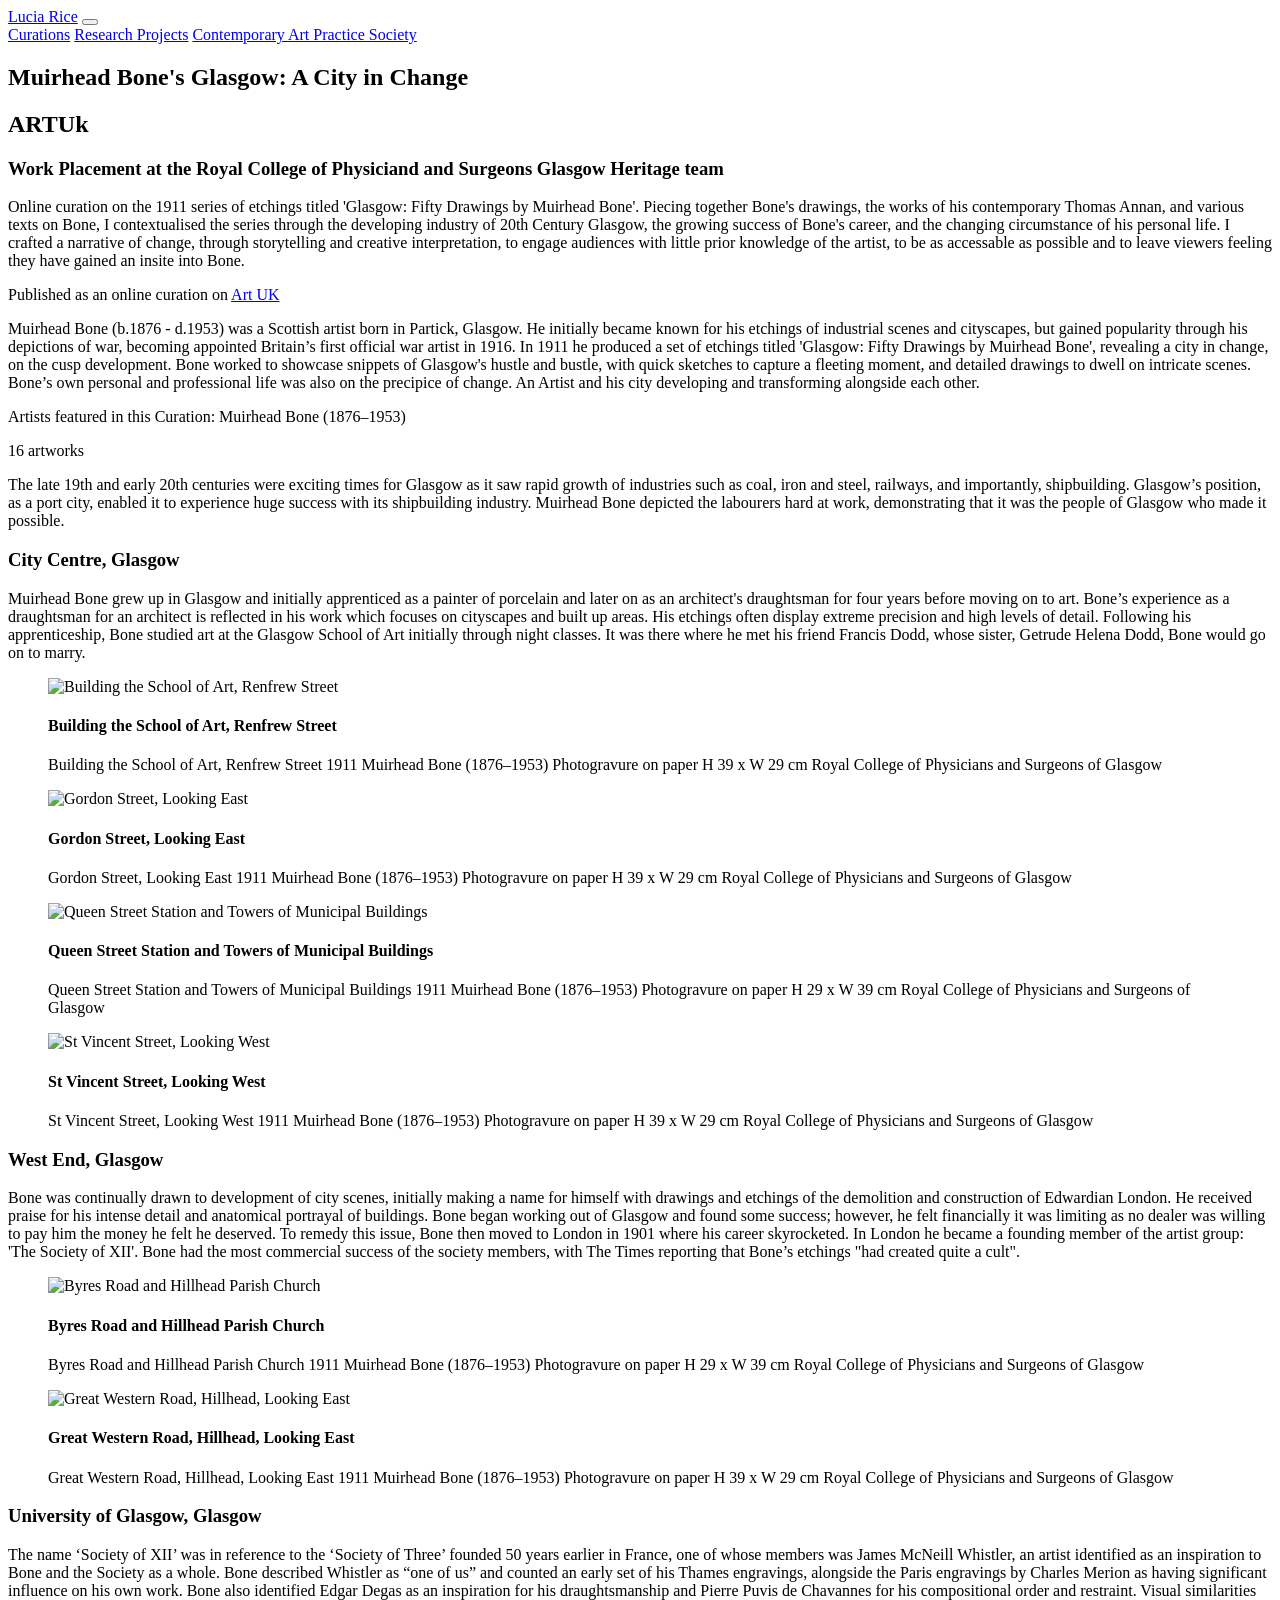
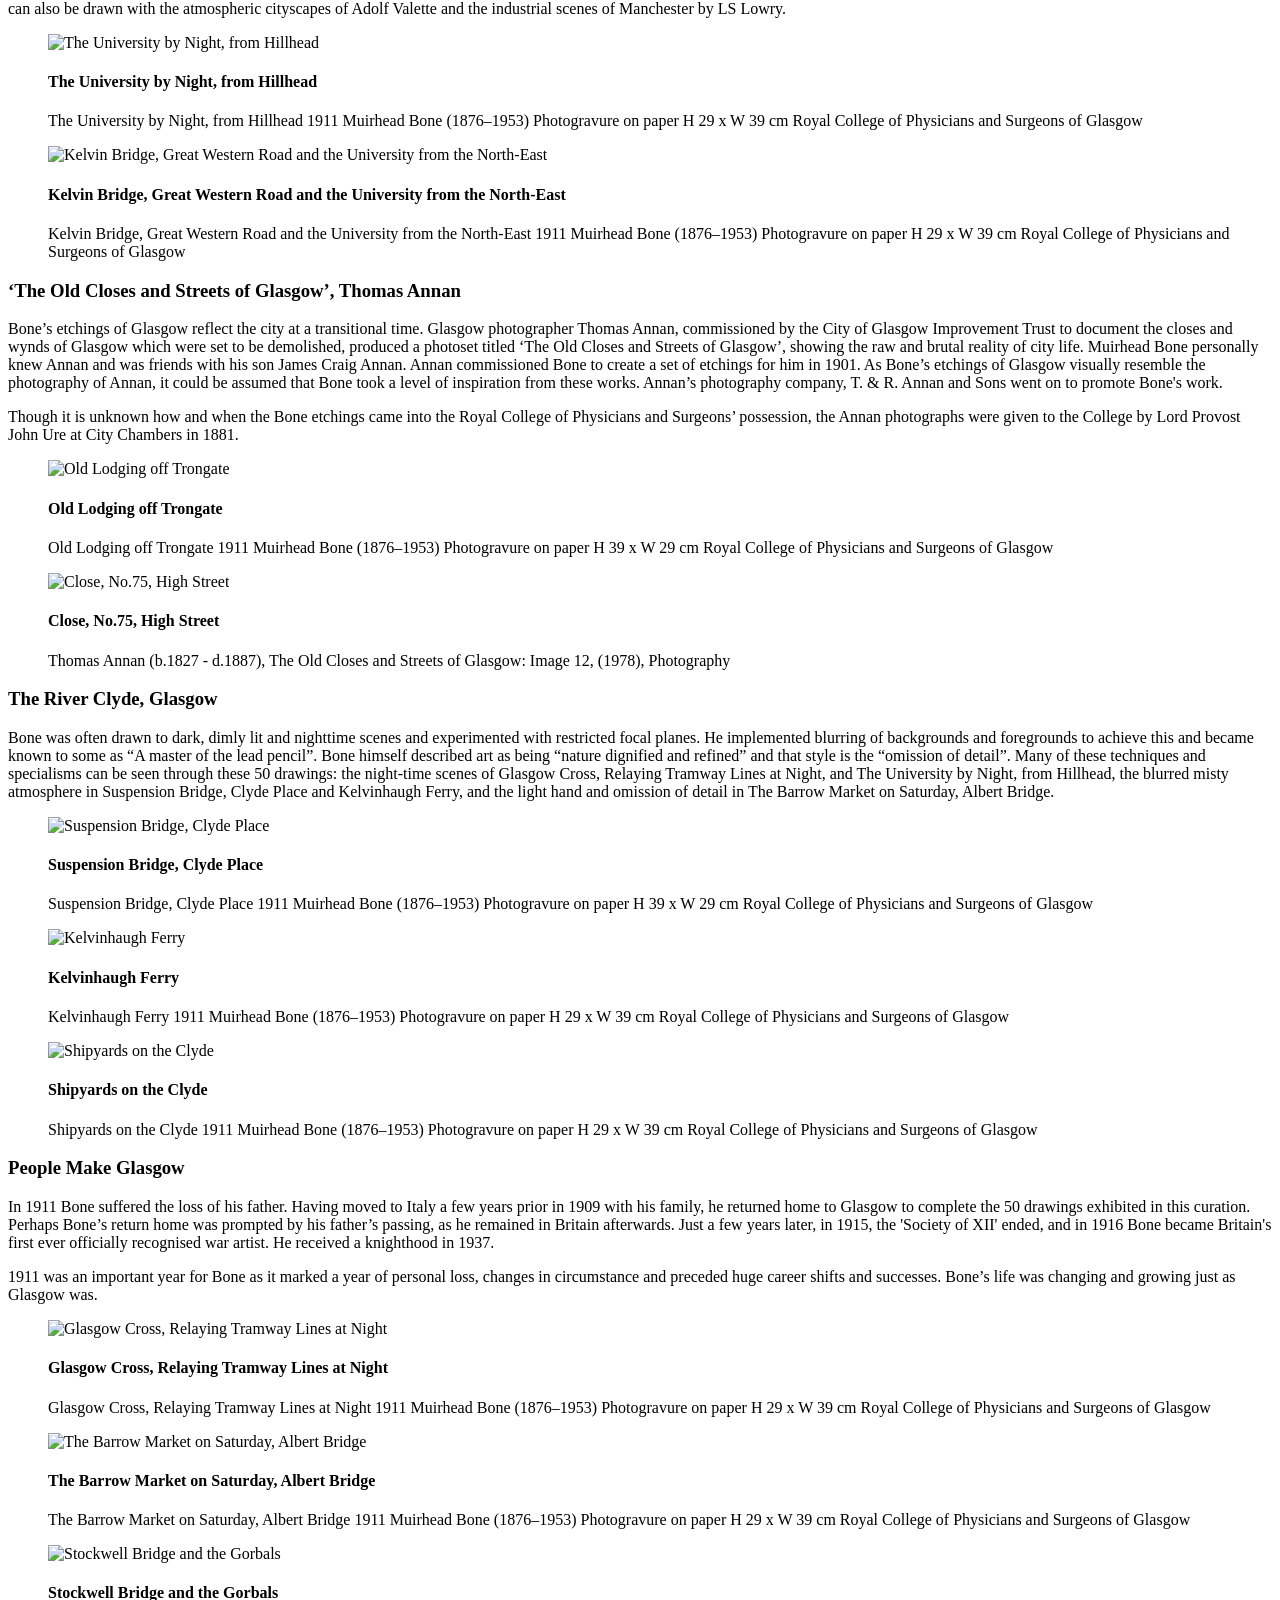
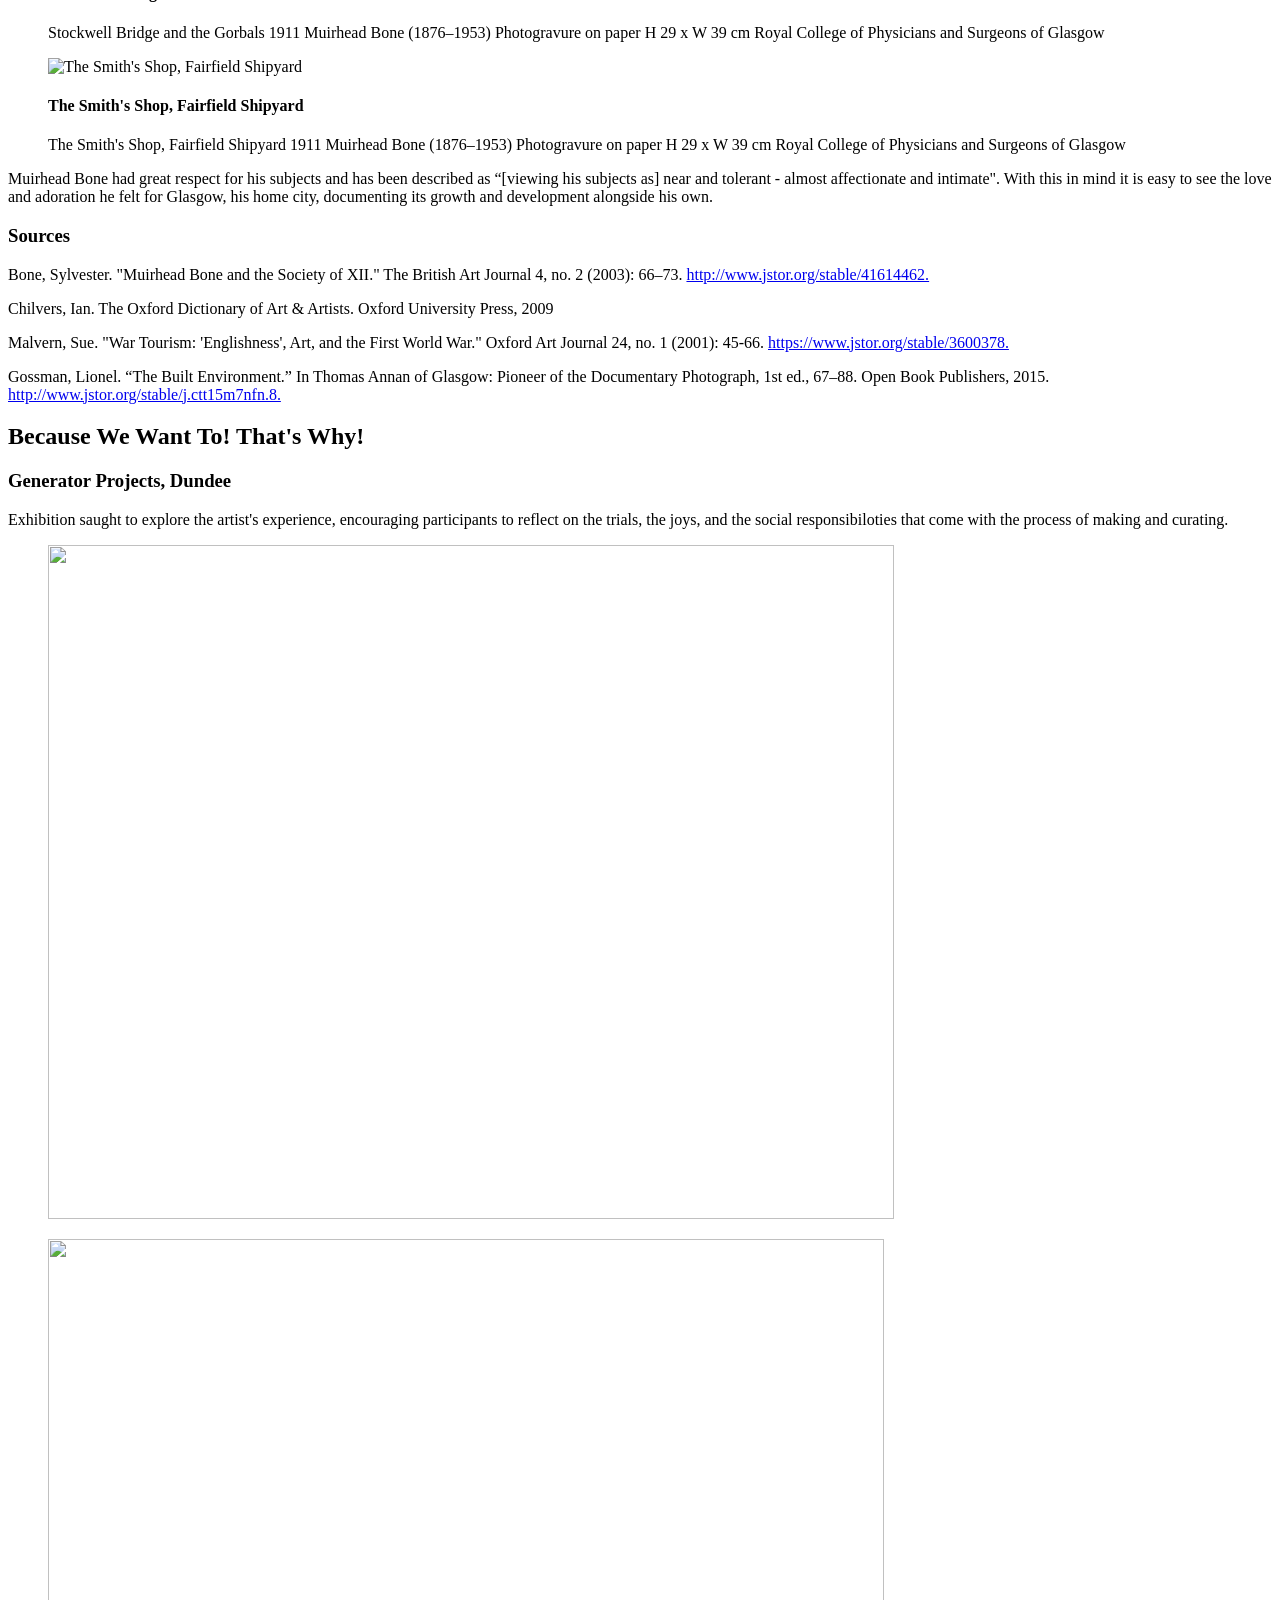
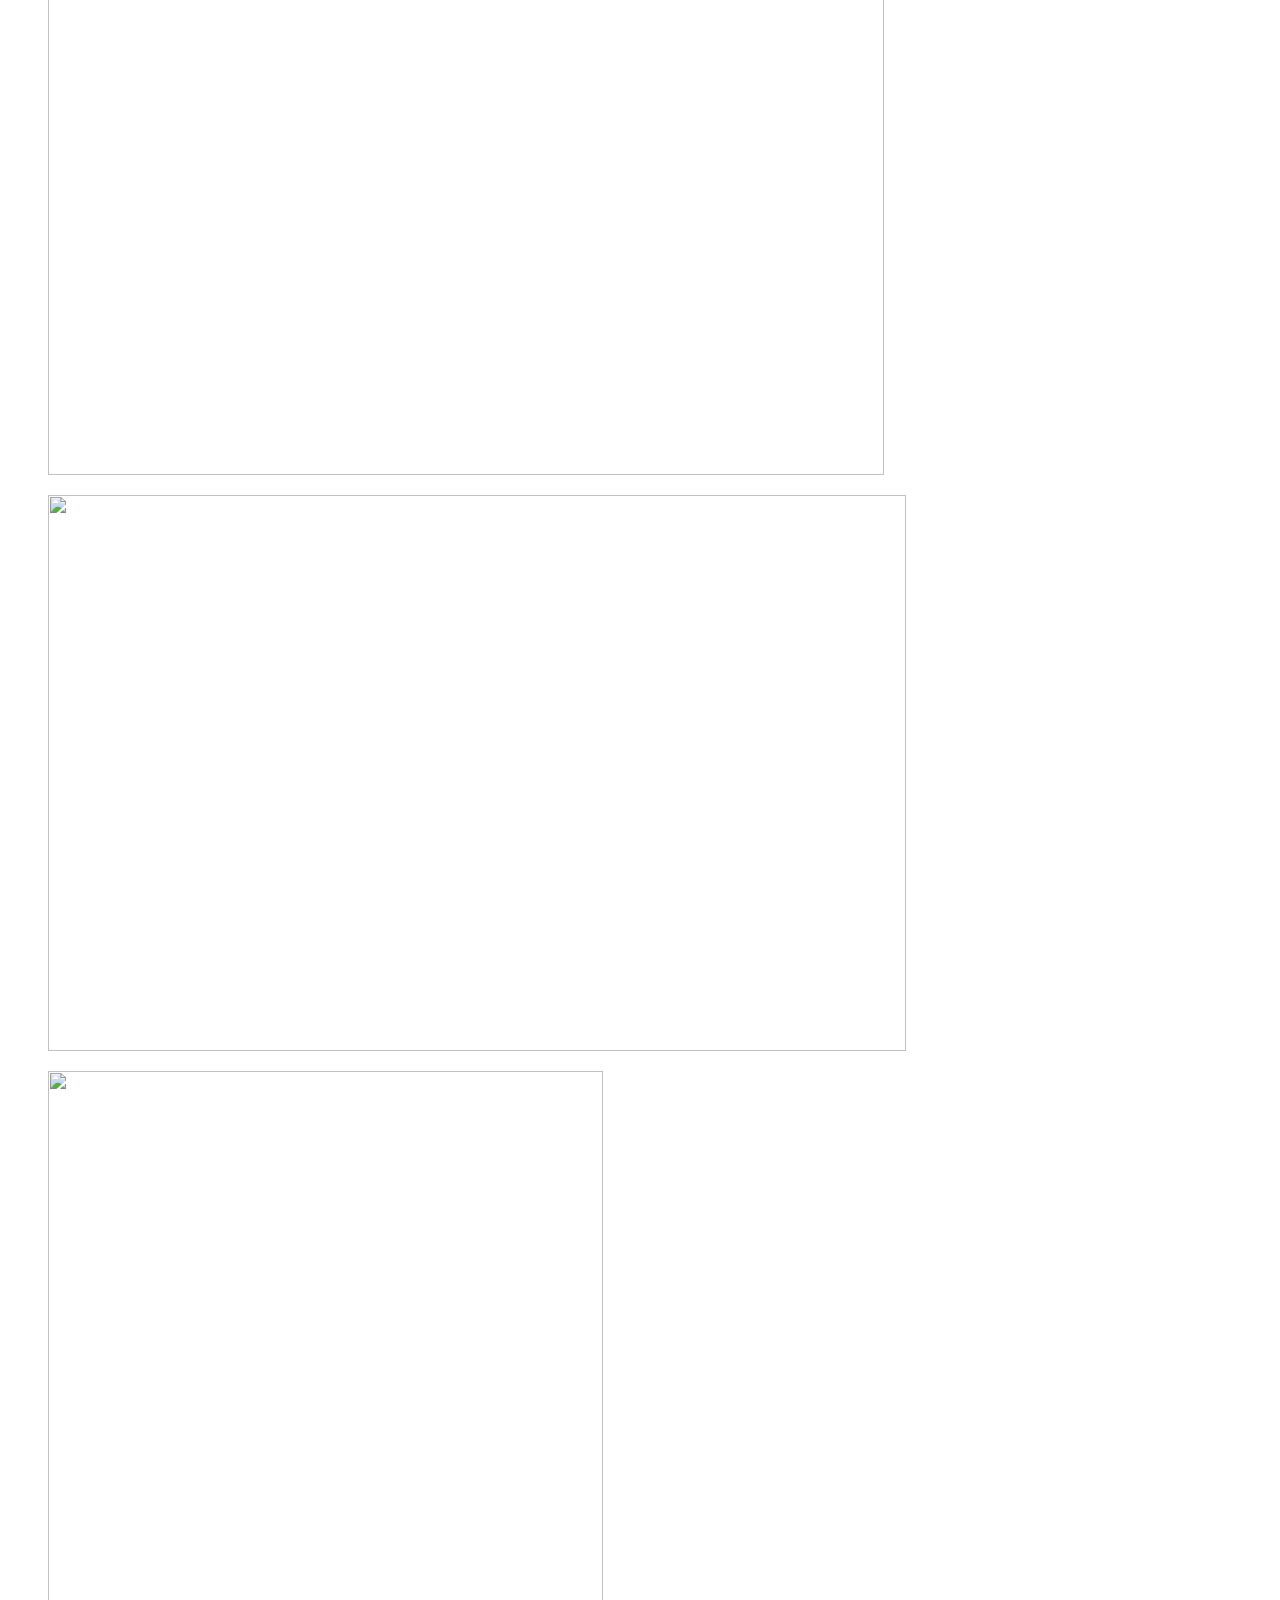
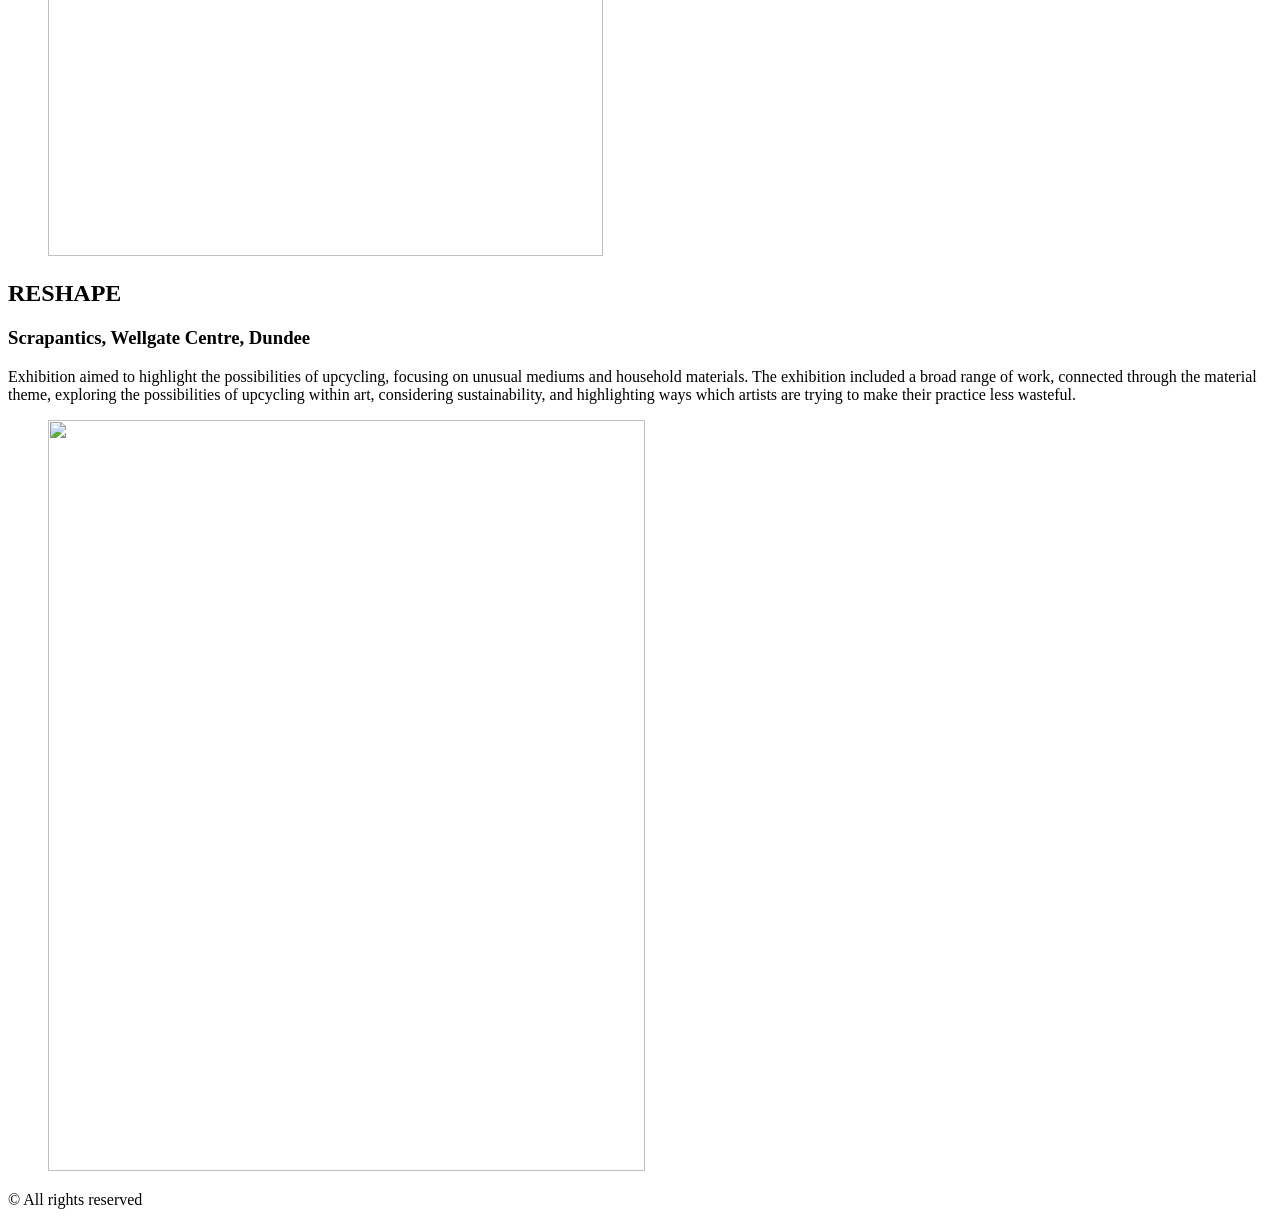
==== index.html @ 98f98ddd "Add files via upload" ====
<!doctype html>
<html lang="en">
<head>
  <meta charset="utf-8">
  <meta name="viewport" content="width=device-width, initial-scale=1">
  <title>Curations — My Portfolio</title>
  <meta property="og:site_name" content="My Portfolio">
  <meta property="og:title" content="Curations — My Portfolio">
  <link rel="preconnect" href="https://fonts.googleapis.com">
  <link rel="preconnect" href="https://fonts.gstatic.com" crossorigin>
  <link href="https://fonts.googleapis.com/css2?family=Inter:wght@400&family=Playfair+Display:wght@500;700&display=swap" rel="stylesheet">
  <link rel="stylesheet" href="css/styles.css">
  <link rel="stylesheet" href="css/curation.css">
  <script>document.documentElement.classList.add('js');</script>
  <script src="js/main.js" defer></script>
</head>
<body>
  <header class="site-header">
    <a class="site-logo" href="index.html">Lucia Rice</a>
    <button class="nav-toggle" aria-expanded="false" aria-controls="site-nav" aria-label="Toggle menu"><span></span><span></span><span></span></button>
    <nav id="site-nav" class="site-nav" aria-label="Main">
      <a href="index.html" aria-current="page">Curations</a>
      <a href="research-projects.html">Research Projects</a>
      <a href="contemporary-art-practice-society.html">Contemporary Art Practice Society</a>
    </nav>
  </header>

  <main>
    <section class="section">
      <div class="col">
        <h1 class="h1 max-800 fade-in">Muirhead Bone's Glasgow: A City in Change</h1>
        <h2 class="h2 max-800 fade-in">ARTUk</h2>
        <h3 class="h3 max-800 fade-in">Work Placement at the Royal College of Physiciand and Surgeons Glasgow Heritage team</h3>
        <p class="long-text max-800 text-center font-garamond fade-in">Online curation on the 1911 series of etchings titled 'Glasgow: Fifty Drawings by Muirhead Bone'. Piecing together Bone's drawings, the works of his contemporary Thomas Annan, and various texts on Bone, I contextualised the series through the developing industry of 20th Century Glasgow, the growing success of Bone's career, and the changing circumstance of his personal life. I crafted a narrative of change, through storytelling and creative interpretation, to engage audiences with little prior knowledge of the artist, to be as accessable as possible and to leave viewers feeling they have gained an insite into Bone.</p>
        <article class="curation fade-in" aria-label="Muirhead Bone's Glasgow: A City in Change, curation text and artworks">
          <!-- Replace the href below with the exact Art UK curation URL. -->
          <p class="curation__source">Published as an online curation on <a href="https://artuk.org/discover/curations">Art UK</a></p>
          <p class="curation__text">Muirhead Bone (b.1876 - d.1953) was a Scottish artist born in Partick, Glasgow. He initially became known for his etchings of industrial scenes and cityscapes, but gained popularity through his depictions of war, becoming appointed Britain’s first official war artist in 1916. In 1911 he produced a set of etchings titled 'Glasgow: Fifty Drawings by Muirhead Bone', revealing a city in change, on the cusp development. Bone worked to showcase snippets of Glasgow's hustle and bustle, with quick sketches to capture a fleeting moment, and detailed drawings to dwell on intricate scenes. Bone’s own personal and professional life was also on the precipice of change. An Artist and his city developing and transforming alongside each other.</p>
          <p class="curation__text curation__text--meta">Artists featured in this Curation: Muirhead Bone (1876–1953)</p>
          <div class="curation__bar">16 artworks</div>

          <p class="curation__text">The late 19th and early 20th centuries were exciting times for Glasgow as it saw rapid growth of industries such as coal, iron and steel, railways, and importantly, shipbuilding. Glasgow’s position, as a port city, enabled it to experience huge success with its shipbuilding industry. Muirhead Bone depicted the labourers hard at work, demonstrating that it was the people of Glasgow who made it possible.</p>

          <h3 class="curation__heading">City Centre, Glasgow</h3>

          <p class="curation__text">Muirhead Bone grew up in Glasgow and initially apprenticed as a painter of porcelain and later on as an architect's draughtsman for four years before moving on to art. Bone’s experience as a draughtsman for an architect is reflected in his work which focuses on cityscapes and built up areas. His etchings often display extreme precision and high levels of detail. Following his apprenticeship, Bone studied art at the Glasgow School of Art initially through night classes. It was there where he met his friend Francis Dodd, whose sister, Getrude Helena Dodd, Bone would go on to marry.</p>

          <figure class="artwork">
            <img src="images/curation/01-building-school-of-art.jpg" alt="Building the School of Art, Renfrew Street" loading="lazy">
            <figcaption>
              <h4 class="artwork__title">Building the School of Art, Renfrew Street</h4>
              <p class="artwork__meta"><span><span class="artwork__name">Building the School of Art, Renfrew Street</span> 1911</span>
              <span>Muirhead Bone (1876–1953)</span>
              <span>Photogravure on paper</span>
              <span>H 39 x W 29 cm</span>
              <span>Royal College of Physicians and Surgeons of Glasgow</span></p>
            </figcaption>
          </figure>

          <figure class="artwork">
            <img src="images/curation/02-gordon-street.jpg" alt="Gordon Street, Looking East" loading="lazy">
            <figcaption>
              <h4 class="artwork__title">Gordon Street, Looking East</h4>
              <p class="artwork__meta"><span><span class="artwork__name">Gordon Street, Looking East</span> 1911</span>
              <span>Muirhead Bone (1876–1953)</span>
              <span>Photogravure on paper</span>
              <span>H 39 x W 29 cm</span>
              <span>Royal College of Physicians and Surgeons of Glasgow</span></p>
            </figcaption>
          </figure>

          <figure class="artwork">
            <img src="images/curation/03-queen-street-station.jpg" alt="Queen Street Station and Towers of Municipal Buildings" loading="lazy">
            <figcaption>
              <h4 class="artwork__title">Queen Street Station and Towers of Municipal Buildings</h4>
              <p class="artwork__meta"><span><span class="artwork__name">Queen Street Station and Towers of Municipal Buildings</span> 1911</span>
              <span>Muirhead Bone (1876–1953)</span>
              <span>Photogravure on paper</span>
              <span>H 29 x W 39 cm</span>
              <span>Royal College of Physicians and Surgeons of Glasgow</span></p>
            </figcaption>
          </figure>

          <figure class="artwork artwork--last">
            <img src="images/curation/04-st-vincent-street.jpg" alt="St Vincent Street, Looking West" loading="lazy">
            <figcaption>
              <h4 class="artwork__title">St Vincent Street, Looking West</h4>
              <p class="artwork__meta"><span><span class="artwork__name">St Vincent Street, Looking West</span> 1911</span>
              <span>Muirhead Bone (1876–1953)</span>
              <span>Photogravure on paper</span>
              <span>H 39 x W 29 cm</span>
              <span>Royal College of Physicians and Surgeons of Glasgow</span></p>
            </figcaption>
          </figure>

          <h3 class="curation__heading">West End, Glasgow</h3>

          <p class="curation__text">Bone was continually drawn to development of city scenes, initially making a name for himself with drawings and etchings of the demolition and construction of Edwardian London. He received praise for his intense detail and anatomical portrayal of buildings. Bone began working out of Glasgow and found some success; however, he felt financially it was limiting as no dealer was willing to pay him the money he felt he deserved. To remedy this issue, Bone then moved to London in 1901 where his career skyrocketed. In London he became a founding member of the artist group: 'The Society of XII'. Bone had the most commercial success of the society members, with The Times reporting that Bone’s etchings "had created quite a cult".</p>

          <figure class="artwork">
            <img src="images/curation/05-byres-road.jpg" alt="Byres Road and Hillhead Parish Church" loading="lazy">
            <figcaption>
              <h4 class="artwork__title">Byres Road and Hillhead Parish Church</h4>
              <p class="artwork__meta"><span><span class="artwork__name">Byres Road and Hillhead Parish Church</span> 1911</span>
              <span>Muirhead Bone (1876–1953)</span>
              <span>Photogravure on paper</span>
              <span>H 29 x W 39 cm</span>
              <span>Royal College of Physicians and Surgeons of Glasgow</span></p>
            </figcaption>
          </figure>

          <figure class="artwork artwork--last">
            <img src="images/curation/06-great-western-road.jpg" alt="Great Western Road, Hillhead, Looking East" loading="lazy">
            <figcaption>
              <h4 class="artwork__title">Great Western Road, Hillhead, Looking East</h4>
              <p class="artwork__meta"><span><span class="artwork__name">Great Western Road, Hillhead, Looking East</span> 1911</span>
              <span>Muirhead Bone (1876–1953)</span>
              <span>Photogravure on paper</span>
              <span>H 39 x W 29 cm</span>
              <span>Royal College of Physicians and Surgeons of Glasgow</span></p>
            </figcaption>
          </figure>

          <h3 class="curation__heading">University of Glasgow, Glasgow</h3>

          <p class="curation__text">The name ‘Society of XII’ was in reference to the ‘Society of Three’ founded 50 years earlier in France, one of whose members was James McNeill Whistler, an artist identified as an inspiration to Bone and the Society as a whole. Bone described Whistler as “one of us” and counted an early set of his Thames engravings, alongside the Paris engravings by Charles Merion as having significant influence on his own work. Bone also identified Edgar Degas as an inspiration for his draughtsmanship and Pierre Puvis de Chavannes for his compositional order and restraint. Visual similarities can also be drawn with the atmospheric cityscapes of Adolf Valette and the industrial scenes of Manchester by LS Lowry.</p>

          <figure class="artwork">
            <img src="images/curation/07-university-by-night.jpg" alt="The University by Night, from Hillhead" loading="lazy">
            <figcaption>
              <h4 class="artwork__title">The University by Night, from Hillhead</h4>
              <p class="artwork__meta"><span><span class="artwork__name">The University by Night, from Hillhead</span> 1911</span>
              <span>Muirhead Bone (1876–1953)</span>
              <span>Photogravure on paper</span>
              <span>H 29 x W 39 cm</span>
              <span>Royal College of Physicians and Surgeons of Glasgow</span></p>
            </figcaption>
          </figure>

          <figure class="artwork artwork--last">
            <img src="images/curation/08-kelvin-bridge.jpg" alt="Kelvin Bridge, Great Western Road and the University from the North-East" loading="lazy">
            <figcaption>
              <h4 class="artwork__title">Kelvin Bridge, Great Western Road and the University from the North-East</h4>
              <p class="artwork__meta"><span><span class="artwork__name">Kelvin Bridge, Great Western Road and the University from the North-East</span> 1911</span>
              <span>Muirhead Bone (1876–1953)</span>
              <span>Photogravure on paper</span>
              <span>H 29 x W 39 cm</span>
              <span>Royal College of Physicians and Surgeons of Glasgow</span></p>
            </figcaption>
          </figure>

          <h3 class="curation__heading">‘The Old Closes and Streets of Glasgow’, Thomas Annan</h3>

          <p class="curation__text">Bone’s etchings of Glasgow reflect the city at a transitional time. Glasgow photographer Thomas Annan, commissioned by the City of Glasgow Improvement Trust to document the closes and wynds of Glasgow which were set to be demolished, produced a photoset titled ‘The Old Closes and Streets of Glasgow’, showing the raw and brutal reality of city life. Muirhead Bone personally knew Annan and was friends with his son James Craig Annan. Annan commissioned Bone to create a set of etchings for him in 1901. As Bone’s etchings of Glasgow visually resemble the photography of Annan, it could be assumed that Bone took a level of inspiration from these works. Annan’s photography company, T. &amp; R. Annan and Sons went on to promote Bone's work.</p>

          <p class="curation__text">Though it is unknown how and when the Bone etchings came into the Royal College of Physicians and Surgeons’ possession, the Annan photographs were given to the College by Lord Provost John Ure at City Chambers in 1881.</p>

          <figure class="artwork">
            <img src="images/curation/09-old-lodging-trongate.jpg" alt="Old Lodging off Trongate" loading="lazy">
            <figcaption>
              <h4 class="artwork__title">Old Lodging off Trongate</h4>
              <p class="artwork__meta"><span><span class="artwork__name">Old Lodging off Trongate</span> 1911</span>
              <span>Muirhead Bone (1876–1953)</span>
              <span>Photogravure on paper</span>
              <span>H 39 x W 29 cm</span>
              <span>Royal College of Physicians and Surgeons of Glasgow</span></p>
            </figcaption>
          </figure>

          <figure class="artwork artwork--last">
            <img src="images/curation/10-annan-close-75-high-street.jpg" alt="Close, No.75, High Street" loading="lazy">
            <figcaption>
              <h4 class="artwork__title">Close, No.75, High Street</h4>
              <p class="artwork__meta"><span>Thomas Annan (b.1827 - d.1887), The Old Closes and Streets of Glasgow: Image 12, (1978), Photography</span></p>
            </figcaption>
          </figure>

          <h3 class="curation__heading">The River Clyde, Glasgow</h3>

          <p class="curation__text">Bone was often drawn to dark, dimly lit and nighttime scenes and experimented with restricted focal planes. He implemented blurring of backgrounds and foregrounds to achieve this and became known to some as “A master of the lead pencil”. Bone himself described art as being “nature dignified and refined” and that style is the “omission of detail”. Many of these techniques and specialisms can be seen through these 50 drawings: the night-time scenes of Glasgow Cross, Relaying Tramway Lines at Night, and The University by Night, from Hillhead, the blurred misty atmosphere in Suspension Bridge, Clyde Place and Kelvinhaugh Ferry, and the light hand and omission of detail in The Barrow Market on Saturday, Albert Bridge.</p>

          <figure class="artwork">
            <img src="images/curation/11-suspension-bridge.jpg" alt="Suspension Bridge, Clyde Place" loading="lazy">
            <figcaption>
              <h4 class="artwork__title">Suspension Bridge, Clyde Place</h4>
              <p class="artwork__meta"><span><span class="artwork__name">Suspension Bridge, Clyde Place</span> 1911</span>
              <span>Muirhead Bone (1876–1953)</span>
              <span>Photogravure on paper</span>
              <span>H 39 x W 29 cm</span>
              <span>Royal College of Physicians and Surgeons of Glasgow</span></p>
            </figcaption>
          </figure>

          <figure class="artwork">
            <img src="images/curation/12-kelvinhaugh-ferry.jpg" alt="Kelvinhaugh Ferry" loading="lazy">
            <figcaption>
              <h4 class="artwork__title">Kelvinhaugh Ferry</h4>
              <p class="artwork__meta"><span><span class="artwork__name">Kelvinhaugh Ferry</span> 1911</span>
              <span>Muirhead Bone (1876–1953)</span>
              <span>Photogravure on paper</span>
              <span>H 29 x W 39 cm</span>
              <span>Royal College of Physicians and Surgeons of Glasgow</span></p>
            </figcaption>
          </figure>

          <figure class="artwork artwork--last">
            <img src="images/curation/13-shipyards-on-the-clyde.jpg" alt="Shipyards on the Clyde" loading="lazy">
            <figcaption>
              <h4 class="artwork__title">Shipyards on the Clyde</h4>
              <p class="artwork__meta"><span><span class="artwork__name">Shipyards on the Clyde</span> 1911</span>
              <span>Muirhead Bone (1876–1953)</span>
              <span>Photogravure on paper</span>
              <span>H 29 x W 39 cm</span>
              <span>Royal College of Physicians and Surgeons of Glasgow</span></p>
            </figcaption>
          </figure>

          <h3 class="curation__heading">People Make Glasgow</h3>

          <p class="curation__text">In 1911 Bone suffered the loss of his father. Having moved to Italy a few years prior in 1909 with his family, he returned home to Glasgow to complete the 50 drawings exhibited in this curation. Perhaps Bone’s return home was prompted by his father’s passing, as he remained in Britain afterwards. Just a few years later, in 1915, the 'Society of XII' ended, and in 1916 Bone became Britain's first ever officially recognised war artist. He received a knighthood in 1937.</p>

          <p class="curation__text">1911 was an important year for Bone as it marked a year of personal loss, changes in circumstance and preceded huge career shifts and successes. Bone’s life was changing and growing just as Glasgow was.</p>

          <figure class="artwork">
            <img src="images/curation/14-glasgow-cross.jpg" alt="Glasgow Cross, Relaying Tramway Lines at Night" loading="lazy">
            <figcaption>
              <h4 class="artwork__title">Glasgow Cross, Relaying Tramway Lines at Night</h4>
              <p class="artwork__meta"><span><span class="artwork__name">Glasgow Cross, Relaying Tramway Lines at Night</span> 1911</span>
              <span>Muirhead Bone (1876–1953)</span>
              <span>Photogravure on paper</span>
              <span>H 29 x W 39 cm</span>
              <span>Royal College of Physicians and Surgeons of Glasgow</span></p>
            </figcaption>
          </figure>

          <figure class="artwork">
            <img src="images/curation/15-barrow-market.jpg" alt="The Barrow Market on Saturday, Albert Bridge" loading="lazy">
            <figcaption>
              <h4 class="artwork__title">The Barrow Market on Saturday, Albert Bridge</h4>
              <p class="artwork__meta"><span><span class="artwork__name">The Barrow Market on Saturday, Albert Bridge</span> 1911</span>
              <span>Muirhead Bone (1876–1953)</span>
              <span>Photogravure on paper</span>
              <span>H 29 x W 39 cm</span>
              <span>Royal College of Physicians and Surgeons of Glasgow</span></p>
            </figcaption>
          </figure>

          <figure class="artwork">
            <img src="images/curation/16-stockwell-bridge.jpg" alt="Stockwell Bridge and the Gorbals" loading="lazy">
            <figcaption>
              <h4 class="artwork__title">Stockwell Bridge and the Gorbals</h4>
              <p class="artwork__meta"><span><span class="artwork__name">Stockwell Bridge and the Gorbals</span> 1911</span>
              <span>Muirhead Bone (1876–1953)</span>
              <span>Photogravure on paper</span>
              <span>H 29 x W 39 cm</span>
              <span>Royal College of Physicians and Surgeons of Glasgow</span></p>
            </figcaption>
          </figure>

          <figure class="artwork artwork--last">
            <img src="images/curation/17-smiths-shop-fairfield.jpg" alt="The Smith's Shop, Fairfield Shipyard" loading="lazy">
            <figcaption>
              <h4 class="artwork__title">The Smith's Shop, Fairfield Shipyard</h4>
              <p class="artwork__meta"><span><span class="artwork__name">The Smith's Shop, Fairfield Shipyard</span> 1911</span>
              <span>Muirhead Bone (1876–1953)</span>
              <span>Photogravure on paper</span>
              <span>H 29 x W 39 cm</span>
              <span>Royal College of Physicians and Surgeons of Glasgow</span></p>
            </figcaption>
          </figure>

          <p class="curation__text">Muirhead Bone had great respect for his subjects and has been described as “[viewing his subjects as] near and tolerant - almost affectionate and intimate". With this in mind it is easy to see the love and adoration he felt for Glasgow, his home city, documenting its growth and development alongside his own.</p>

          <section class="curation__sources" aria-label="Sources">
            <h3 class="curation__heading">Sources</h3>
          <p>Bone, Sylvester. "Muirhead Bone and the Society of XII." The British Art Journal 4, no. 2 (2003): 66–73. <a href="http://www.jstor.org/stable/41614462.">http://www.jstor.org/stable/41614462.</a></p>
          <p>Chilvers, Ian. The Oxford Dictionary of Art &amp; Artists. Oxford University Press, 2009</p>
          <p>Malvern, Sue. "War Tourism: 'Englishness', Art, and the First World War." Oxford Art Journal 24, no. 1 (2001): 45-66. <a href="https://www.jstor.org/stable/3600378.">https://www.jstor.org/stable/3600378.</a></p>
          <p>Gossman, Lionel. “The Built Environment.” In Thomas Annan of Glasgow: Pioneer of the Documentary Photograph, 1st ed., 67–88. Open Book Publishers, 2015. <a href="http://www.jstor.org/stable/j.ctt15m7nfn.8.">http://www.jstor.org/stable/j.ctt15m7nfn.8.</a></p>
          </section>
        </article>
        <h2 class="h2 max-800 fade-in">Because We Want To! That's Why!</h2>
        <h3 class="h3 max-800 fade-in">Generator Projects, Dundee</h3>
        <p class="long-text max-800 text-center font-georgia fade-in">Exhibition saught to explore the artist's experience, encouraging participants to reflect on the trials, the joys, and the social responsibiloties that come with the process of making and curating.</p>
        <div class="gallery stagger-fade-up" data-lightbox>
          <figure style="--ar: 1.2552"><img src="https://dkemhji6i1k0x.cloudfront.net/000_clients/4405666/page/screenshot-2026-11-12-at-194949-c5b693.webp" alt="" width="846" height="674" loading="lazy"></figure>
          <figure style="--ar: 1.0"><img src="https://dkemhji6i1k0x.cloudfront.net/000_clients/4405666/page/screenshot-2026-11-12-at-194917-92c7c7.webp" alt="" width="836" height="836" loading="lazy"></figure>
          <figure style="--ar: 1.5432"><img src="https://dkemhji6i1k0x.cloudfront.net/000_clients/4405666/page/screenshot-2026-11-12-at-194929-c5b693.webp" alt="" width="858" height="556" loading="lazy"></figure>
        </div>
        <figure class="single-image fade-in"><img src="https://dkemhji6i1k0x.cloudfront.net/000_clients/4405666/page/img-20240119-wa0010-c44b51.webp" alt="" width="555" height="785" loading="lazy"></figure>
        <h2 class="h2 max-800 fade-in">RESHAPE</h2>
        <h3 class="h3 max-800 fade-in">Scrapantics, Wellgate Centre, Dundee</h3>
        <p class="long-text max-800 text-center font-garamond fade-in">Exhibition aimed to highlight the possibilities of upcycling, focusing on unusual mediums and household materials. The exhibition included a broad range of work, connected through the material theme, exploring the possibilities of upcycling within art, considering sustainability, and highlighting ways which artists are trying to make their practice less wasteful.</p>
        <figure class="single-image fade-in"><img src="https://dkemhji6i1k0x.cloudfront.net/000_clients/4405666/page/screenshot-2024-04-15-200110-c44b51.webp" alt="" width="597" height="751" loading="lazy"></figure>
      </div>
    </section>
  </main>

  <footer class="site-footer">
    <p class="short-text">© All rights reserved</p>
  </footer>
</body>
</html>
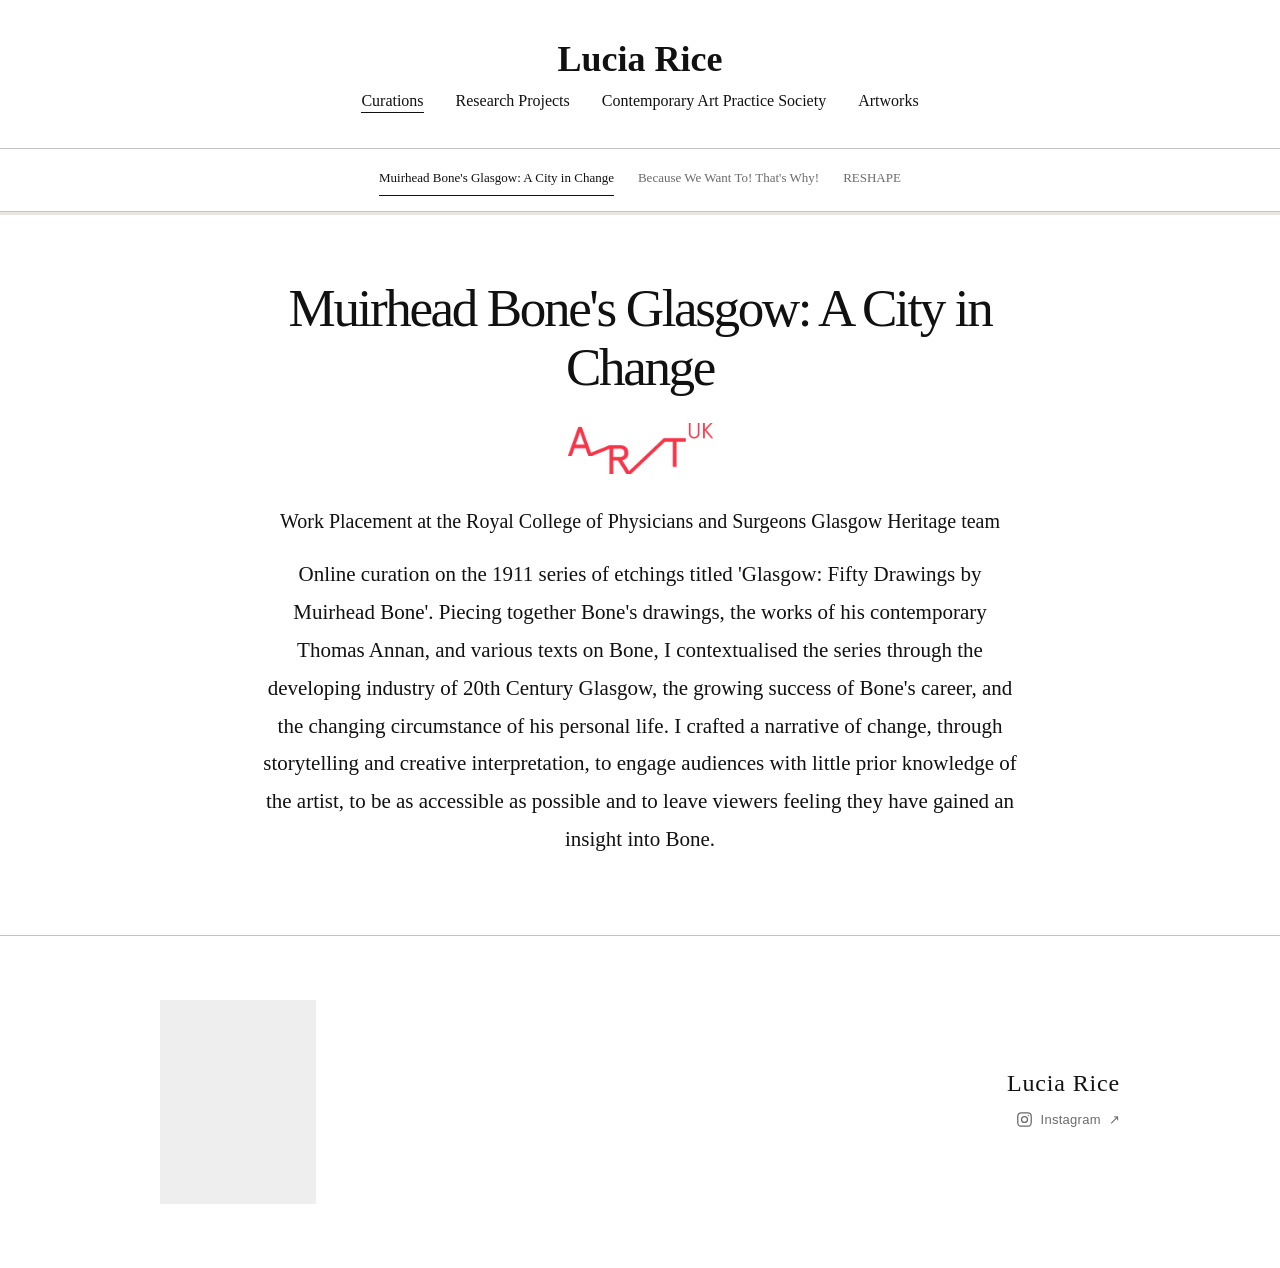
==== commit f884523d: "Add files via upload" ====
--- a/index.html
+++ b/index.html
@@ -17,27 +17,35 @@
 <body>
   <header class="site-header">
     <a class="site-logo" href="index.html">Lucia Rice</a>
+
+    <div class="header-portraits" aria-label="Photobooth portraits of Lucia Rice" role="img"><img src="images/portraits/IMG_9028.jpg" alt="" decoding="async"><img src="images/portraits/IMG_9029.jpg" alt="" decoding="async"><img src="images/portraits/IMG_9030.jpg" alt="" decoding="async"><img src="images/portraits/IMG_9031.jpg" alt="" decoding="async"></div>
     <button class="nav-toggle" aria-expanded="false" aria-controls="site-nav" aria-label="Toggle menu"><span></span><span></span><span></span></button>
     <nav id="site-nav" class="site-nav" aria-label="Main">
       <a href="index.html" aria-current="page">Curations</a>
       <a href="research-projects.html">Research Projects</a>
       <a href="contemporary-art-practice-society.html">Contemporary Art Practice Society</a>
+      <a href="artworks.html">Artworks</a>
     </nav>
   </header>
 
   <main>
-    <section class="section">
+    <nav class="curation-switcher" aria-label="Choose curation">
+      <button class="curation-switcher__button is-active" type="button" data-curation-target="muirhead-bone" aria-current="true">Muirhead Bone's Glasgow: A City in Change</button>
+      <button class="curation-switcher__button" type="button" data-curation-target="because-we-want-to">Because We Want To! That's Why!</button>
+      <button class="curation-switcher__button" type="button" data-curation-target="reshape">RESHAPE</button>
+    </nav>
+    <div class="bone-progress" aria-hidden="true"><span class="bone-progress__line"></span><span class="bone-progress__fill"></span></div>
+    <div class="curation-deck" id="curation-deck" aria-label="Curations">
+    <section class="section curation-panel curation-panel--bone" id="muirhead-bone" aria-label="Muirhead Bone curation">
       <div class="col">
         <h1 class="h1 max-800 fade-in">Muirhead Bone's Glasgow: A City in Change</h1>
-        <h2 class="h2 max-800 fade-in">ARTUk</h2>
-        <h3 class="h3 max-800 fade-in">Work Placement at the Royal College of Physiciand and Surgeons Glasgow Heritage team</h3>
-        <p class="long-text max-800 text-center font-garamond fade-in">Online curation on the 1911 series of etchings titled 'Glasgow: Fifty Drawings by Muirhead Bone'. Piecing together Bone's drawings, the works of his contemporary Thomas Annan, and various texts on Bone, I contextualised the series through the developing industry of 20th Century Glasgow, the growing success of Bone's career, and the changing circumstance of his personal life. I crafted a narrative of change, through storytelling and creative interpretation, to engage audiences with little prior knowledge of the artist, to be as accessable as possible and to leave viewers feeling they have gained an insite into Bone.</p>
-        <article class="curation fade-in" aria-label="Muirhead Bone's Glasgow: A City in Change, curation text and artworks">
-          <!-- Replace the href below with the exact Art UK curation URL. -->
-          <p class="curation__source">Published as an online curation on <a href="https://artuk.org/discover/curations">Art UK</a></p>
+        <div class="artuk-mark fade-in"><a href="https://artuk.org/discover/curations/muirhead-bones-glasgow-a-city-in-change" target="_blank" rel="noopener noreferrer" aria-label="View the published curation on Art UK"><img src="images/brand/ArtUK_Standard_logo_RED.webp" alt="Art UK" width="704" height="248"></a></div>
+        <h3 class="h3 max-800 fade-in">Work Placement at the Royal College of Physicians and Surgeons Glasgow Heritage team</h3>
+        <p class="long-text max-800 text-center font-garamond fade-in">Online curation on the 1911 series of etchings titled 'Glasgow: Fifty Drawings by Muirhead Bone'. Piecing together Bone's drawings, the works of his contemporary Thomas Annan, and various texts on Bone, I contextualised the series through the developing industry of 20th Century Glasgow, the growing success of Bone's career, and the changing circumstance of his personal life. I crafted a narrative of change, through storytelling and creative interpretation, to engage audiences with little prior knowledge of the artist, to be as accessible as possible and to leave viewers feeling they have gained an insight into Bone.</p>
+        <article class="curation" data-lightbox aria-label="Muirhead Bone's Glasgow: A City in Change, curation text and artworks">
+          <p class="curation__source">Published as an online curation on <a href="https://artuk.org/discover/curations/muirhead-bones-glasgow-a-city-in-change">Art UK</a></p>
           <p class="curation__text">Muirhead Bone (b.1876 - d.1953) was a Scottish artist born in Partick, Glasgow. He initially became known for his etchings of industrial scenes and cityscapes, but gained popularity through his depictions of war, becoming appointed Britain’s first official war artist in 1916. In 1911 he produced a set of etchings titled 'Glasgow: Fifty Drawings by Muirhead Bone', revealing a city in change, on the cusp development. Bone worked to showcase snippets of Glasgow's hustle and bustle, with quick sketches to capture a fleeting moment, and detailed drawings to dwell on intricate scenes. Bone’s own personal and professional life was also on the precipice of change. An Artist and his city developing and transforming alongside each other.</p>
           <p class="curation__text curation__text--meta">Artists featured in this Curation: Muirhead Bone (1876–1953)</p>
-          <div class="curation__bar">16 artworks</div>
 
           <p class="curation__text">The late 19th and early 20th centuries were exciting times for Glasgow as it saw rapid growth of industries such as coal, iron and steel, railways, and importantly, shipbuilding. Glasgow’s position, as a port city, enabled it to experience huge success with its shipbuilding industry. Muirhead Bone depicted the labourers hard at work, demonstrating that it was the people of Glasgow who made it possible.</p>
 
@@ -279,25 +287,45 @@
           <p>Gossman, Lionel. “The Built Environment.” In Thomas Annan of Glasgow: Pioneer of the Documentary Photograph, 1st ed., 67–88. Open Book Publishers, 2015. <a href="http://www.jstor.org/stable/j.ctt15m7nfn.8.">http://www.jstor.org/stable/j.ctt15m7nfn.8.</a></p>
           </section>
         </article>
+      </div>
+    </section>
+    <section class="section curation-panel" id="because-we-want-to" aria-label="Because We Want To! That's Why!">
+      <div class="col">
         <h2 class="h2 max-800 fade-in">Because We Want To! That's Why!</h2>
         <h3 class="h3 max-800 fade-in">Generator Projects, Dundee</h3>
-        <p class="long-text max-800 text-center font-georgia fade-in">Exhibition saught to explore the artist's experience, encouraging participants to reflect on the trials, the joys, and the social responsibiloties that come with the process of making and curating.</p>
+        <p class="long-text max-800 text-center font-georgia fade-in">Exhibition sought to explore the artist's experience, encouraging participants to reflect on the trials, the joys, and the social responsibilities that come with the process of making and curating.</p>
         <div class="gallery stagger-fade-up" data-lightbox>
-          <figure style="--ar: 1.2552"><img src="https://dkemhji6i1k0x.cloudfront.net/000_clients/4405666/page/screenshot-2026-11-12-at-194949-c5b693.webp" alt="" width="846" height="674" loading="lazy"></figure>
-          <figure style="--ar: 1.0"><img src="https://dkemhji6i1k0x.cloudfront.net/000_clients/4405666/page/screenshot-2026-11-12-at-194917-92c7c7.webp" alt="" width="836" height="836" loading="lazy"></figure>
-          <figure style="--ar: 1.5432"><img src="https://dkemhji6i1k0x.cloudfront.net/000_clients/4405666/page/screenshot-2026-11-12-at-194929-c5b693.webp" alt="" width="858" height="556" loading="lazy"></figure>
+          <figure style="--ar: 1.2552"><img src="images/portfolio/generator-1.webp" alt="" width="846" height="674" loading="lazy"></figure>
+          <figure style="--ar: 1.0"><img src="images/portfolio/generator-2.webp" alt="" width="836" height="836" loading="lazy"></figure>
+          <figure style="--ar: 1.5432"><img src="images/portfolio/generator-3.webp" alt="" width="858" height="556" loading="lazy"></figure>
         </div>
-        <figure class="single-image fade-in"><img src="https://dkemhji6i1k0x.cloudfront.net/000_clients/4405666/page/img-20240119-wa0010-c44b51.webp" alt="" width="555" height="785" loading="lazy"></figure>
+        <figure class="single-image single-image--poster fade-in" data-lightbox><img src="images/portfolio/generator-poster.webp" alt="" width="555" height="785" loading="lazy"></figure>
+      </div>
+    </section>
+    <section class="section curation-panel" id="reshape" aria-label="RESHAPE">
+      <div class="col">
         <h2 class="h2 max-800 fade-in">RESHAPE</h2>
         <h3 class="h3 max-800 fade-in">Scrapantics, Wellgate Centre, Dundee</h3>
         <p class="long-text max-800 text-center font-garamond fade-in">Exhibition aimed to highlight the possibilities of upcycling, focusing on unusual mediums and household materials. The exhibition included a broad range of work, connected through the material theme, exploring the possibilities of upcycling within art, considering sustainability, and highlighting ways which artists are trying to make their practice less wasteful.</p>
-        <figure class="single-image fade-in"><img src="https://dkemhji6i1k0x.cloudfront.net/000_clients/4405666/page/screenshot-2024-04-15-200110-c44b51.webp" alt="" width="597" height="751" loading="lazy"></figure>
+        <figure class="single-image single-image--poster fade-in" data-lightbox><img src="images/portfolio/reshape-1.webp" alt="" width="597" height="751" loading="lazy"></figure>
       </div>
     </section>
+    </div>
   </main>
 
-  <footer class="site-footer">
-    <p class="short-text">© All rights reserved</p>
+  <footer class="site-footer site-footer--editorial">
+    <div class="footer-content">
+      <div class="portrait-sequence" role="img" aria-label="Four black-and-white photobooth portraits of Lucia Rice">
+        <img src="images/portraits/IMG_9028.jpg" alt="" decoding="async" loading="lazy">
+        <img src="images/portraits/IMG_9029.jpg" alt="" decoding="async" loading="lazy">
+        <img src="images/portraits/IMG_9030.jpg" alt="" decoding="async" loading="lazy">
+        <img src="images/portraits/IMG_9031.jpg" alt="" decoding="async" loading="lazy">
+      </div>
+      <div class="footer-details">
+        <p class="short-text">Lucia Rice</p>
+        <a class="footer-instagram" href="https://www.instagram.com/chiaaart_/" target="_blank" rel="noopener noreferrer" aria-label="Lucia Rice art Instagram, @chiaaart_"><svg class="instagram-icon" viewBox="0 0 24 24" width="17" height="17" fill="none" stroke="currentColor" stroke-width="1.8" stroke-linecap="round" stroke-linejoin="round" aria-hidden="true"><rect x="2.5" y="2.5" width="19" height="19" rx="5"/><circle cx="12" cy="12" r="4.2"/><circle cx="17.7" cy="6.5" r="1" fill="currentColor" stroke="none"/></svg><span>Instagram</span> <span aria-hidden="true">↗</span></a>
+      </div>
+    </div>
   </footer>
 </body>
 </html>
--- a/css/styles.css
+++ b/css/styles.css
@@ -0,0 +1,592 @@
+/* ==========================================================================
+   Lucia Rice portfolio: site styles
+   Values (fonts, sizes, spacing) were taken from the original Portfoliobox
+   site, so the look matches. Change the tokens below to restyle everything.
+   ========================================================================== */
+
+:root {
+  /* colours */
+  --page-bg: #ffffff;
+  --page-text: #111111;
+  --panel: #f5f5f5;
+  --muted: #6b6b6b;
+  --border: rgba(17, 17, 17, 0.25);
+
+  /* fonts */
+  --font-body: 'Inter', sans-serif;
+  --font-heading: 'Playfair Display', serif;
+  --font-garamond: 'Garamond', serif;
+  --font-georgia: 'Georgia', serif;
+  --font-paste: 'Times New Roman', serif; /* used by the essay abstracts */
+
+  /* spacing */
+  --section-pad-y: 4vh;
+  --section-pad-x: 5%;
+  --col-gap: 40px;
+  --breakpoint-note: 768px; /* media queries below use this value */
+}
+
+*,
+*::before,
+*::after { box-sizing: border-box; }
+
+html { -webkit-text-size-adjust: 100%; }
+
+body {
+  margin: 0;
+  background: var(--page-bg);
+  color: var(--page-text);
+  font-family: var(--font-body);
+  font-weight: 400;
+  overflow-x: clip;
+}
+
+img { display: block; max-width: 100%; }
+
+a { color: inherit; text-decoration: none; }
+a:focus-visible,
+button:focus-visible { outline: 2px solid var(--page-text); outline-offset: 3px; }
+
+/* ---------- header / navigation (centred, stacked) ---------- */
+
+.site-header {
+  display: grid;
+  grid-template-columns: 1fr;
+  gap: 0.55em;
+  justify-items: center;
+  align-items: center;
+  padding: 18px 4vw;
+}
+
+.site-logo {
+  font-family: var(--font-heading);
+  font-weight: 700;
+  font-size: 36px;
+  line-height: 1;
+  text-align: center;
+}
+
+.site-nav {
+  display: flex;
+  flex-direction: row;
+  flex-wrap: wrap;
+  justify-content: center;
+  align-items: center;
+  column-gap: 2em;
+  row-gap: 0.4em;
+  font-family: var(--font-heading);
+  font-weight: 500;
+}
+
+.site-nav a { padding: 0.15em 0; border-bottom: 1px solid transparent; }
+.site-nav a:hover,
+.site-nav a[aria-current='page'] { border-bottom-color: currentColor; }
+
+.nav-toggle {
+  display: none;
+  background: none;
+  border: 0;
+  padding: 8px;
+  cursor: pointer;
+}
+.nav-toggle span {
+  display: block;
+  width: 24px;
+  height: 2px;
+  margin: 5px 0;
+  background: var(--page-text);
+  transition: transform 0.25s ease, opacity 0.25s ease;
+}
+.nav-toggle[aria-expanded='true'] span:nth-child(1) { transform: translateY(7px) rotate(45deg); }
+.nav-toggle[aria-expanded='true'] span:nth-child(2) { opacity: 0; }
+.nav-toggle[aria-expanded='true'] span:nth-child(3) { transform: translateY(-7px) rotate(-45deg); }
+
+/* ---------- sections ---------- */
+
+.section {
+  display: grid;
+  grid-template-columns: 1fr;
+  align-items: center;
+  width: 100%;
+  min-height: 20px;
+  padding: var(--section-pad-y) var(--section-pad-x);
+}
+
+.section--two-col {
+  grid-template-columns: 1fr 1fr;
+  gap: var(--col-gap);
+}
+
+/* Each column inside a section is a vertical stack. */
+.col {
+  display: flex;
+  flex-direction: column;
+  min-width: 0;
+}
+.section--two-col.align-start { align-items: flex-start; }
+.section--two-col.align-end { align-items: flex-end; }
+
+/* Centre blocks inside a column unless a modifier says otherwise. */
+.col > * { margin-inline: auto; width: 100%; }
+.col > .self-start { margin-inline: 0 auto; }
+.col > .self-end { margin-inline: auto 0; }
+.col > .self-center { margin-inline: auto; }
+
+/* ---------- text blocks ---------- */
+
+.h1,
+.h2,
+.h3 {
+  font-family: var(--font-heading);
+  text-align: center;
+  margin-top: 0;
+}
+.h1 { font-size: 38px; font-weight: 700; margin-bottom: 32px; }
+.h2 { font-size: 29px; font-weight: 700; margin-bottom: 24px; }
+.h3 { font-size: 22px; font-weight: 500; margin-bottom: 20px; }
+
+.long-text { line-height: 1.8; margin-block: 0 16px; }
+.short-text { margin-block: 0 16px; }
+
+.max-800 { max-width: 800px; }
+.max-none { max-width: none; }
+.text-left { text-align: left; }
+.text-center { text-align: center; }
+.text-right { text-align: right; }
+.text-justify { text-align: justify; }
+.font-garamond { font-family: var(--font-garamond); }
+.font-georgia { font-family: var(--font-georgia); }
+
+/* Essay abstracts were pasted into Portfoliobox with their own fonts, so each
+   variant below keeps the size it had on the original site. */
+.essay { font-family: var(--font-paste); font-size: 12px; line-height: normal; color: #000; }
+.essay p { margin: 0 0 1em; }
+.essay--garamond { font-family: var(--font-garamond); line-height: 1.2; }
+.essay--small { font-size: 8pt; line-height: 1.2; }
+.essay--small p { margin: 0; }
+.essay--small p.gap-after { margin-bottom: 1.2em; }
+.essay--small p.indent { margin-left: 36pt; }
+
+/* ---------- CAPS page ---------- */
+
+.dates {
+  font-family: var(--font-garamond);
+  font-size: 80px;
+  line-height: 1.5;
+  max-width: 500px;
+  text-align: right;
+  margin-block: 0;
+  font-weight: 400;
+}
+
+/* ---------- Research page: opening heading ---------- */
+
+.section--research-title {
+  grid-template-columns: 400px 360px;
+  gap: var(--col-gap);
+  justify-content: center;
+  overflow-x: clip;
+}
+/* The original heading was set wider than its 400px column, so it runs
+   across the grid on one line. Kept as it was. */
+.col > .research-title { width: 2000px; max-width: 1163px; text-align: left; margin-inline: 0; }
+
+/* ---------- description list (research page, last block) ---------- */
+
+.desc-list {
+  display: grid;
+  grid-template-columns: repeat(3, 1fr);
+  column-gap: 32px;
+  align-items: start;
+  max-width: 800px;
+  font-family: var(--font-garamond);
+  text-align: justify;
+}
+.desc-list h5 { font-size: 1.1em; font-weight: 700; margin: 0 0 0.5em; }
+.desc-list p { margin: 0 0 1em; }
+.desc-list .desc > :last-child { margin-bottom: 0; }
+
+/* ---------- images and galleries ---------- */
+
+.single-image { max-width: 800px; margin-bottom: 16px; }
+.single-image img { width: 100%; height: auto; object-fit: cover; }
+.single-image--logo { max-width: 403px; max-height: 492px; }
+
+/* A row of images with equal heights. Each figure's width follows its
+   aspect ratio (--ar = width / height). If you swap a picture, update --ar. */
+.gallery {
+  display: flex;
+  align-items: stretch;
+  width: 83%;
+  margin: 0 auto 24px;
+}
+.gallery figure { flex: var(--ar, 1) 1 0; min-width: 0; margin: 0; }
+.gallery img { width: 100%; height: 100%; object-fit: cover; }
+.gallery[data-lightbox] img { cursor: zoom-in; }
+
+/* ---------- footer ---------- */
+
+.site-footer {
+  display: grid;
+  justify-content: center;
+  padding: 8vh var(--section-pad-x) 2vh;
+}
+
+/* ---------- animation (fade in on scroll) ---------- */
+
+.js .fade-in { opacity: 0; transition: opacity 0.8s ease; }
+.js .fade-in.in-view { opacity: 1; }
+.js .stagger-fade-up figure {
+  opacity: 0;
+  transform: translateY(18px);
+  transition: opacity 0.7s ease, transform 0.7s ease;
+  transition-delay: calc(var(--i, 0) * 90ms);
+}
+.js .stagger-fade-up.in-view figure { opacity: 1; transform: none; }
+
+@media (prefers-reduced-motion: reduce) {
+  .js .fade-in,
+  .js .stagger-fade-up figure { opacity: 1; transform: none; transition: none; }
+}
+
+/* ---------- lightbox ---------- */
+
+.lightbox {
+  position: fixed;
+  inset: 0;
+  z-index: 1000;
+  display: none;
+  align-items: center;
+  justify-content: center;
+  background: rgba(255, 255, 255, 0.96);
+  animation: lb-fade 0.25s ease;
+}
+.lightbox.open { display: flex; }
+.lightbox img { max-width: 92vw; max-height: 88vh; object-fit: contain; }
+.lightbox button {
+  position: absolute;
+  background: none;
+  border: 0;
+  font-size: 34px;
+  line-height: 1;
+  padding: 14px 18px;
+  color: var(--page-text);
+  cursor: pointer;
+}
+.lightbox .lb-close { top: 8px; right: 8px; }
+.lightbox .lb-prev { left: 4px; top: 50%; transform: translateY(-50%); }
+.lightbox .lb-next { right: 4px; top: 50%; transform: translateY(-50%); }
+@keyframes lb-fade { from { opacity: 0; } to { opacity: 1; } }
+
+/* ---------- mobile ---------- */
+
+@media (max-width: 768px) {
+  .site-header {
+    grid-template-columns: 1fr auto;
+    justify-items: start;
+    padding: 14px 4vw;
+  }
+  .site-logo { font-size: 34px; text-align: left; }
+  .nav-toggle { display: block; }
+  .site-nav {
+    display: none;
+    grid-column: 1 / -1;
+    flex-direction: column;
+    flex-wrap: nowrap;
+    align-items: flex-start;
+    justify-content: flex-start;
+    font-size: 18px;
+    line-height: 1.2;
+    row-gap: 0.7em;
+    padding: 8px 0 4px;
+  }
+  .site-nav.open { display: flex; }
+
+  .section--two-col,
+  .section--research-title { grid-template-columns: 1fr; }
+  .col > .research-title { width: auto; max-width: 100%; text-align: center; }
+
+  .dates { font-size: 48px; text-align: left; margin-top: 12px; }
+  .col > .self-end { margin-inline: 0 auto; }
+
+  .desc-list { grid-template-columns: 1fr; row-gap: 24px; }
+  .gallery { width: 100%; }
+}
+
+/* ---- Focused portfolio refinements ---- */
+html { scroll-behavior: smooth; }
+.site-footer { padding: 26px 5% 30px; border-top: 1px solid var(--border); }
+.site-footer .short-text { margin: 0; font-family: var(--font-heading); font-size: 13px; letter-spacing: .035em; color: var(--muted); }
+/* Larger, consistent body copy only on the research page. */
+body:has(.section--research-title) .essay,
+body:has(.section--research-title) .essay--small,
+body:has(.section--research-title) .essay--garamond { font-size: clamp(16px, 1.35vw, 18px); line-height: 1.65; }
+body:has(.section--research-title) .desc-list .desc { font-size: clamp(15px, 1.2vw, 17px); line-height: 1.55; }
+/* CAPSoc opening: keep the original arrangement, but balance the logo and years. */
+.caps-intro { align-items: center; gap: clamp(25px, 5vw, 90px); }
+.caps-intro .col:last-child { align-items: center; justify-content: center; gap: 8px; }
+.caps-intro .single-image--logo { width: min(100%, 220px); max-height: none; margin: 0 auto; }
+.caps-intro .dates { width: auto; max-width: 100%; margin: 0 auto; font-size: clamp(25px, 3vw, 42px); line-height: 1.2; text-align: center; white-space: nowrap; }
+.gallery--caps { max-width: 900px; gap: 18px; margin-bottom: clamp(50px, 7vw, 110px); }
+.gallery--caps figure { overflow: hidden; border-radius: 2px; }
+.gallery--caps img { max-height: 380px; object-fit: contain; transition: transform .65s cubic-bezier(.2,.7,.2,1); }
+.gallery--caps figure:hover img { transform: scale(1.025); }
+.single-image--awards { max-width: 680px; }
+/* Panes keep each curation independently readable and enable a sideways swipe. */
+.curation-switcher { display: flex; align-items: center; justify-content: center; flex-wrap: wrap; gap: 8px 24px; padding: 12px 5% 15px; border-top: 1px solid var(--border); border-bottom: 1px solid var(--border); }
+.curation-switcher__button { border: 0; border-bottom: 1px solid transparent; background: transparent; color: var(--muted); padding: 8px 0; font: 500 13px/1.4 var(--font-heading); cursor: pointer; transition: color .25s, border-color .25s; }
+.curation-switcher__button:is(:hover,.is-active) { color: var(--page-text); border-color: currentColor; }
+.curation-deck { display: flex; width: 100%; height: min(80dvh, 850px); min-height: 520px; overflow-x: auto; overflow-y: hidden; scroll-snap-type: x mandatory; overscroll-behavior-x: contain; scrollbar-width: thin; -webkit-overflow-scrolling: touch; }
+.curation-panel { display: block; flex: 0 0 100%; width: 100%; height: 100%; overflow-y: auto; overflow-x: hidden; scroll-snap-align: start; scroll-snap-stop: always; overscroll-behavior-y: contain; padding-block: clamp(35px, 5vw, 80px); }
+.curation-panel > .col { width: 100%; }
+.curation-panel .curation { max-width: 1060px; }
+.curation-panel .single-image--poster { max-width: min(440px, 58vw); margin: 12px auto 54px; }
+.curation-panel .gallery { max-width: 900px; gap: 16px; }
+.curation-panel .gallery img { max-height: 360px; object-fit: contain; }
+.curation-panel .h2:not(.artuk-mark) { margin-top: 34px; }
+.artuk-mark { max-width: 190px; margin-bottom: 16px; font-family: var(--font-body); font-size: 22px; letter-spacing: -.055em; font-weight: 700; }
+.artuk-mark a { display: block; padding: 13px 20px; border: 1px solid var(--page-text); transition: background .25s, color .25s; }
+.artuk-mark a:hover { background: var(--page-text); color: var(--page-bg); }
+.js .artwork { opacity: 0; transform: translateY(28px); transition: opacity .7s ease, transform .8s cubic-bezier(.2,.75,.2,1); }
+.js .artwork.in-view { opacity: 1; transform: translateY(0); }
+.js .curation__heading, .js .curation__text { transition: opacity .65s ease, transform .65s ease; }
+.js .curation__heading:not(.in-view), .js .curation__text:not(.in-view) { opacity: .35; transform: translateY(9px); }
+@media (max-width: 768px) {
+  .curation-switcher { flex-wrap: nowrap; justify-content: flex-start; gap: 18px; overflow-x: auto; }
+  .curation-switcher__button { flex: 0 0 auto; font-size: 12px; }
+  .curation-deck { height: 78dvh; min-height: 420px; }
+  .curation-panel { padding: 30px 5%; }
+  .curation-panel .gallery, .gallery--caps { gap: 10px; }
+  .curation-panel .gallery img, .gallery--caps img { max-height: 270px; }
+  .caps-intro .col:last-child { align-items: flex-start; }
+  .caps-intro .single-image--logo, .caps-intro .dates { margin-left: 0; }
+}
+@media (prefers-reduced-motion: reduce) {
+  html { scroll-behavior: auto; }
+  .js .artwork, .js .curation__heading, .js .curation__text { opacity: 1 !important; transform: none !important; transition: none !important; }
+  .gallery--caps img { transition: none; }
+}
+
+/* 2026 exhibition-inspired refinement: Bone chapter narrative and photography */
+.site-footer--editorial { padding: clamp(32px,5vw,70px) 5%; display:block; border-top:1px solid var(--border); }
+.footer-content { width:min(100%,960px); margin:auto; display:flex; justify-content:space-between; align-items:center; gap:clamp(24px,6vw,80px); }
+.portrait-sequence { position:relative; width:clamp(105px,14vw,156px); aspect-ratio: .766; background:#eee; overflow:hidden; flex:none; filter:grayscale(1); }
+.portrait-sequence img { position:absolute; inset:0; width:100%; height:100%; object-fit:cover; opacity:0; animation:portrait-cycle 16s linear infinite; }
+.portrait-sequence img:nth-child(2) { animation-delay:4s; }
+.portrait-sequence img:nth-child(3) { animation-delay:8s; }
+.portrait-sequence img:nth-child(4) { animation-delay:12s; }
+@keyframes portrait-cycle { 0%{opacity:0} 4%,22%{opacity:1} 25%,100%{opacity:0} }
+.footer-details { display:flex; flex-direction:column; align-items:flex-end; gap:14px; }
+.footer-details .short-text { font-family:var(--font-heading); font-size:clamp(17px,2vw,24px); margin:0; color:var(--page-text); }
+.footer-instagram { color:var(--muted); font:500 13px var(--font-body); letter-spacing:.02em; border-bottom:1px solid transparent; padding-bottom:5px; transition:color .3s,border-color .3s; }
+.footer-instagram:hover { color:var(--page-text); border-color:currentColor; }
+.footer-instagram span { display:inline-block; transition:transform .25s; }
+.footer-instagram:hover span { transform:translate(3px,-3px); }
+@media(prefers-reduced-motion:reduce) { .portrait-sequence img { animation:none; } .portrait-sequence img:first-child { opacity:1; } }
+@media(max-width:520px) { .footer-details { align-items:flex-start; } .footer-content { justify-content:flex-start; } }
+
+/* Gallery update: editorial but lively interactive transitions. */
+.site-header { position:relative; z-index:10; }
+.header-portraits { display:flex; align-items:center; justify-content:center; gap:4px; margin:9px auto 3px; min-height:68px; }
+.header-portraits img { width:49px; height:65px; object-fit:cover; filter:grayscale(1); opacity:0; transform:translateY(12px) rotate(-6deg) scale(.88); animation:header-photobooth 6.8s cubic-bezier(.2,.75,.2,1) infinite; box-shadow:1px 3px 8px rgba(0,0,0,.08); }
+.header-portraits img:nth-child(2) {animation-delay:.55s;transform-origin:bottom center;}
+.header-portraits img:nth-child(3) {animation-delay:1.1s;}
+.header-portraits img:nth-child(4) {animation-delay:1.65s;}
+@keyframes header-photobooth {0%,5%{opacity:0;transform:translateY(12px) rotate(-6deg) scale(.88)} 16%,55%{opacity:1;transform:translateY(0) rotate(0) scale(1)} 68%,100%{opacity:0;transform:translateY(-12px) rotate(4deg) scale(.95)}}
+.site-nav a {transition:color .25s ease, border-color .25s ease,transform .25s ease;}
+.site-nav a:hover {transform:translateY(-2px);}
+.portrait-sequence img {animation-name:portrait-flipbook;animation-duration:6.4s;animation-timing-function:steps(1,end);animation-delay:0s;}
+.portrait-sequence img:nth-child(2){animation-delay:-4.8s;}
+.portrait-sequence img:nth-child(3){animation-delay:-3.2s;}
+.portrait-sequence img:nth-child(4){animation-delay:-1.6s;}
+@keyframes portrait-flipbook {0%,24.99%{opacity:1;transform:scale(1)}25%,100%{opacity:0;transform:scale(1)}}
+.portrait-sequence {transition:transform .35s cubic-bezier(.18,.8,.25,1),box-shadow .35s;}
+.portrait-sequence:hover{transform:rotate(-3deg) scale(1.045);box-shadow:8px 10px 25px rgba(0,0,0,.14);}
+.footer-instagram {display:inline-flex;align-items:center;gap:8px;}
+.instagram-icon{display:inline-block;flex-shrink:0;transition:transform .3s ease;}
+.footer-instagram:hover .instagram-icon{transform:rotate(-13deg) scale(1.15);}
+.gallery[data-lightbox] figure, .single-image[data-lightbox],.artwork img,.painting-card img{cursor:zoom-in;}
+.gallery figure {transition:transform .4s cubic-bezier(.2,.7,.2,1),filter .4s ease;}
+.gallery figure:hover{transform:translateY(-7px) scale(1.014);z-index:1;}
+.gallery img {transition:filter .4s ease;}
+.gallery figure:hover img {filter:contrast(1.035);}
+.single-image--poster img {transition:transform .5s cubic-bezier(.2,.7,.2,1);}
+.single-image--poster:hover img {transform:translateY(-5px) rotate(.7deg);}
+/* Introductory text is preserved; the three short research summaries are tighter and easier to scan. */
+.desc-list .desc {line-height:1.4;}
+.desc-list .desc p {margin:0 0 .25em;}
+.desc-list .desc p:last-child {margin-bottom:0;}
+.desc-list article {transition:transform .32s ease;}
+.desc-list article:hover {transform:translateY(-4px);}
+/* Artworks: no generated captions; optional figcaption can be filled in HTML. */
+.artworks-main{width:min(1420px,100%);margin:0 auto;padding:clamp(42px,7vw,110px) 5% clamp(90px,10vw,160px);}
+.artworks-heading{text-align:left;font-size:clamp(32px,4vw,54px);font-weight:500;letter-spacing:-.035em;margin:0 0 clamp(38px,6vw,76px);}
+.paintings-grid{columns:3 250px;column-gap:clamp(14px,2.5vw,36px);}
+.painting-card{break-inside:avoid;margin:0 0 clamp(26px,4vw,60px);overflow:visible;}
+.painting-card img{display:block;width:100%;height:auto;box-shadow:0 6px 22px rgba(0,0,0,.05);transition:transform .5s cubic-bezier(.2,.7,.2,1),box-shadow .5s;}
+.painting-card:hover img{transform:translateY(-7px) scale(1.012);box-shadow:0 20px 36px rgba(0,0,0,.13);}
+.painting-title:empty{display:none;}
+.painting-title{display:block;font:500 17px/1.4 var(--font-heading);padding:15px 0 0;}
+.js .painting-card{opacity:0;transform:translateY(36px) rotate(.6deg);transition:opacity .75s ease,transform .9s cubic-bezier(.17,.73,.23,1);}
+.js .painting-card.in-view{opacity:1;transform:none;}
+@media(max-width:768px){.header-portraits{grid-column:1 / -1;grid-row:2;justify-self:center;}.site-nav{grid-row:3;}.header-portraits img{width:39px;height:53px}.artworks-main{padding-inline:5%;}}
+@media(prefers-reduced-motion:reduce){.header-portraits img{animation:none;opacity:1;transform:none}.portrait-sequence img{animation:none;opacity:0}.portrait-sequence img:first-child{opacity:1}.gallery figure,.single-image--poster img,.painting-card img,.desc-list article,.footer-instagram .instagram-icon{transition:none;transform:none!important}.js .painting-card{opacity:1;transform:none;transition:none}}
+
+/* Header photobooth: side-mounted flashes, not a vertical animation. */
+.site-header {
+  position:relative;
+  isolation:isolate;
+  min-height:148px;
+  padding:24px clamp(14px,2.5vw,36px) 18px;
+  display:grid;
+  grid-template-columns:minmax(0,1fr);
+  justify-items:center;
+  align-content:center;
+  gap:12px;
+}
+.site-header .site-logo,.site-header .site-nav,.site-header .nav-toggle {position:relative;z-index:2;}
+.header-portraits {
+  position:absolute;
+  inset:0;
+  display:block;
+  min-height:0;
+  height:100%;
+  width:100%;
+  margin:0;
+  pointer-events:none;
+  z-index:1;
+}
+.header-portraits img {
+  position:absolute;
+  top:50%;
+  width:clamp(36px,4.25vw,61px);
+  height:auto;
+  aspect-ratio: .755;
+  border:1px solid rgba(15,15,15,.09);
+  box-shadow:none;
+  opacity:0;
+  transform:translateY(-50%);
+  animation:header-flash 5.6s steps(1,end) infinite;
+}
+.header-portraits img:nth-child(1) {left:clamp(8px,2vw,32px);animation-delay:0s;}
+.header-portraits img:nth-child(2) {left:clamp(49px,7vw,108px);animation-delay:.35s;}
+.header-portraits img:nth-child(3) {right:clamp(49px,7vw,108px);animation-delay:.7s;}
+.header-portraits img:nth-child(4) {right:clamp(8px,2vw,32px);animation-delay:1.05s;}
+@keyframes header-flash {
+  0%,7% {opacity:0;transform:translateY(-50%)}
+  8%,60% {opacity:1;transform:translateY(-50%)}
+  61%,100% {opacity:0;transform:translateY(-50%)}
+}
+/* An intentional six-piece grid followed by a single, centred finale. */
+.paintings-grid {
+  columns:initial;
+  display:grid;
+  grid-template-columns:repeat(3,minmax(0,1fr));
+  align-items:start;
+  column-gap:clamp(14px,2.5vw,36px);
+  row-gap:clamp(22px,3vw,52px);
+}
+.painting-card{margin:0;min-width:0;}
+.painting-card:last-child {
+  grid-column:1 / -1;
+  width:min(100%,540px);
+  justify-self:center;
+  margin-top:clamp(18px,3vw,48px);
+}
+@media (max-width:1020px) {
+  .header-portraits img {width:clamp(30px,4vw,46px);}
+  .header-portraits img:nth-child(1) {left:8px;}
+  .header-portraits img:nth-child(2) {left:47px;}
+  .header-portraits img:nth-child(3) {right:47px;}
+  .header-portraits img:nth-child(4) {right:8px;}
+  .site-header .site-nav {font-size:clamp(12px,1.55vw,16px);column-gap:1.2em;max-width:calc(100% - 185px);}
+}
+@media (max-width:768px) {
+  .site-header {min-height:138px;display:grid;grid-template-columns:1fr auto;align-content:start;justify-items:initial;padding:17px 4vw 55px;gap:7px;}
+  .site-header .site-logo {grid-column:1;grid-row:1;justify-self:start;text-align:left;}
+  .site-header .nav-toggle {grid-column:2;grid-row:1;justify-self:end;}
+  .site-header .site-nav {grid-column:1 / -1;grid-row:2;max-width:none;font-size:18px;}
+  .header-portraits {grid-column:auto;grid-row:auto;position:absolute;inset:0;}
+  .header-portraits img {top:auto;bottom:7px;width:33px;height:44px;transform:none;}
+  .header-portraits img:nth-child(1){left:calc(50% - 73px);}
+  .header-portraits img:nth-child(2){left:calc(50% - 36px);}
+  .header-portraits img:nth-child(3){right:calc(50% - 36px);}
+  .header-portraits img:nth-child(4){right:calc(50% - 73px);}
+  @keyframes header-flash {0%,7%{opacity:0;transform:none}8%,60%{opacity:1;transform:none}61%,100%{opacity:0;transform:none}}
+  .paintings-grid{grid-template-columns:repeat(2,minmax(0,1fr));}
+}
+@media(max-width:480px){.paintings-grid{grid-template-columns:1fr;}.painting-card:last-child{grid-column:1;max-width:100%;}}
+@media(prefers-reduced-motion:reduce){.header-portraits img{animation:none!important;opacity:1!important;transform:translateY(-50%)!important;} }
+@media(prefers-reduced-motion:reduce) and (max-width:768px){.header-portraits img{transform:none!important;}}
+
+/* Header refinement: the four portraits form one contiguous strip at the right.
+   Keep the central identity/nav unchanged; flash sequencing has no movement. */
+@media (min-width:769px) {
+  .header-portraits {
+    position:absolute;
+    inset:auto clamp(12px,2vw,34px) auto auto;
+    top:50%;
+    transform:translateY(-50%);
+    width:auto;
+    height:auto;
+    min-height:0;
+    display:flex;
+    flex-direction:row;
+    justify-content:flex-end;
+    align-items:center;
+    gap:4px;
+  }
+  .header-portraits img,
+  .header-portraits img:nth-child(n) {
+    position:relative;
+    left:auto;
+    right:auto;
+    top:auto;
+    bottom:auto;
+    display:block;
+    width:clamp(31px,3.1vw,48px);
+    height:auto;
+    aspect-ratio:.755;
+    transform:none;
+    animation-name:header-flash-strip;
+    animation-duration:5.6s;
+    animation-timing-function:steps(1,end);
+    animation-iteration-count:infinite;
+  }
+  .site-header .site-nav {max-width:calc(100% - 230px);}
+}
+@keyframes header-flash-strip {
+  0%,7% {opacity:0;transform:none}
+  8%,60% {opacity:1;transform:none}
+  61%,100% {opacity:0;transform:none}
+}
+@media (max-width:768px) {
+  .header-portraits {
+    position:absolute;
+    inset:auto auto 7px 50%;
+    transform:translateX(-50%);
+    display:flex;
+    flex-direction:row;
+    align-items:center;
+    justify-content:center;
+    width:max-content;
+    height:auto;
+    gap:4px;
+    min-height:0;
+  }
+  .header-portraits img,
+  .header-portraits img:nth-child(n) {
+    position:relative;
+    left:auto;
+    right:auto;
+    top:auto;
+    bottom:auto;
+    width:33px;
+    height:44px;
+    transform:none;
+    animation-name:header-flash-strip;
+  }
+}
+@media (prefers-reduced-motion:reduce) {
+  .header-portraits img,.header-portraits img:nth-child(n) {animation:none!important;opacity:1!important;transform:none!important}
+}
--- a/css/curation.css
+++ b/css/curation.css
@@ -0,0 +1,212 @@
+/* ==========================================================================
+   Curation block: native version of the Art UK curation
+   (Muirhead Bone's Glasgow: A City in Change).
+   Structure: intro, artwork count bar, then a "storyline" of text sections and
+   artwork rows (image | timeline | caption), then sources.
+   To add an artwork, copy one <figure class="artwork"> in index.html.
+   ========================================================================== */
+
+.curation {
+  --rail-gap: 280px;       /* width of the middle column that holds the timeline */
+  --img-col: 360px;        /* width of the image column */
+  --row-space: 72px;       /* vertical space between artwork rows */
+  width: 100%;
+  max-width: 1000px;
+  margin: 24px auto 40px;
+}
+
+.curation__source {
+  margin: 0 0 28px;
+  text-align: center;
+  font-size: 14px;
+  color: var(--muted);
+}
+.curation__source a { text-decoration: underline; text-underline-offset: 3px; }
+
+.curation__text {
+  max-width: 727px;
+  margin: 0 auto 28px;
+  line-height: 1.9;
+  font-size: 16px;
+}
+.curation__text--meta {
+  font-size: 14px;
+  text-align: center;
+  line-height: 1.5;
+}
+
+.curation__bar {
+  display: flex;
+  align-items: center;
+  min-height: 48px;
+  margin: 36px 0 44px;
+  padding: 0 24px;
+  background: var(--panel);
+  font-size: 15px;
+}
+
+.curation__heading {
+  max-width: 727px;
+  margin: 56px auto 18px;
+  font-family: var(--font-heading);
+  font-size: 20px;
+  font-weight: 700;
+  text-align: center;
+}
+
+/* ---------- artwork row ---------- */
+
+.artwork {
+  position: relative;
+  display: grid;
+  grid-template-columns: minmax(0, var(--img-col)) var(--rail-gap) minmax(0, var(--img-col));
+  align-items: start;
+  margin: 0 0 var(--row-space);
+  padding-bottom: 0;
+}
+
+.artwork img {
+  grid-column: 1;
+  width: 100%;
+  height: auto;
+}
+
+/* the dot and the vertical line that links one artwork to the next */
+.artwork::before {
+  content: '';
+  position: absolute;
+  top: 8px;
+  left: calc(var(--img-col) + var(--rail-gap) / 2 - 3px);
+  width: 6px;
+  height: 6px;
+  border-radius: 50%;
+  background: var(--page-text);
+}
+.artwork::after {
+  content: '';
+  position: absolute;
+  top: 28px;
+  bottom: calc(var(--row-space) * -1 + 8px);
+  left: calc(var(--img-col) + var(--rail-gap) / 2 - 0.5px);
+  width: 1px;
+  background: var(--border);
+}
+.artwork--last::after { bottom: 0; }
+
+.artwork figcaption {
+  grid-column: 3;
+  grid-row: 1;
+  padding-top: 0;
+}
+.artwork__title {
+  margin: 0 0 14px;
+  font-family: var(--font-heading);
+  font-size: 22px;
+  font-weight: 500;
+  line-height: 1.2;
+}
+.artwork__meta {
+  margin: 0;
+  font-size: 14px;
+  line-height: 1.6;
+  color: var(--muted);
+}
+.artwork__meta span { display: block; }
+.artwork__meta .artwork__name { color: var(--page-text); text-decoration: underline; text-underline-offset: 3px; }
+
+/* ---------- sources ---------- */
+
+.curation__sources {
+  max-width: 727px;
+  margin: 64px auto 0;
+  font-size: 15px;
+  line-height: 1.7;
+}
+.curation__sources p { margin: 0 0 14px; }
+.curation__sources a { text-decoration: underline; text-underline-offset: 3px; word-break: break-all; }
+
+/* ---------- small screens: stack image above caption ---------- */
+
+@media (max-width: 768px) {
+  .artwork {
+    grid-template-columns: 1fr;
+    margin-bottom: 44px;
+    padding-left: 18px;
+    border-left: 1px solid var(--border);
+  }
+  .artwork::before { left: -3.5px; }
+  .artwork::after { display: none; }
+  .artwork img,
+  .artwork figcaption { grid-column: 1; grid-row: auto; }
+  .artwork figcaption { margin-top: 14px; }
+  .curation__bar { padding: 0 16px; }
+}
+
+/* The exhibition panel is its own scrollable reading room. */
+.curation-panel--bone { --bone-paper:#f9f7f3; background:var(--bone-paper); position:relative; counter-reset:bone-chapter; }
+.curation-panel--bone > .col > h1 { font-size:clamp(42px,5.3vw,78px); line-height:1.1; max-width:940px; font-weight:500; margin-bottom:22px; letter-spacing:-.045em; }
+.curation-panel--bone > .col > .h3 { font-size:clamp(15px,1.6vw,20px); max-width:780px; line-height:1.5; }
+.curation-panel--bone > .col > .long-text { max-width:760px; font-size:clamp(17px,1.7vw,21px); line-height:1.8; margin-bottom:clamp(68px,10vw,150px); }
+.curation-panel--bone .artuk-mark { width:clamp(95px,14vw,155px); max-width:none; margin:0 auto 27px; }
+.curation-panel--bone .artuk-mark a { display:block; border:0; padding:5px; }
+.curation-panel--bone .artuk-mark img { width:100%; height:auto; object-fit:contain; transition:transform .5s ease; }
+.curation-panel--bone .artuk-mark a:hover img { transform:translateY(-3px); }
+.curation-panel--bone .curation { max-width:1120px; }
+.curation-panel--bone .curation__source { text-align:left; margin:0 auto 52px; max-width:780px; padding-top:24px; border-top:1px solid #b7b1a7; }
+.curation-panel--bone .curation__text:not(.curation__text--meta) { font-family:var(--font-garamond); font-size:clamp(18px,1.65vw,21px); line-height:1.77; max-width:790px; }
+.curation-panel--bone .curation__text--meta { padding:17px 0; border-block:1px solid #d6d0c7; max-width:790px; margin-bottom:80px; }
+.curation-panel--bone .curation__heading { position:relative; max-width:900px; counter-increment:bone-chapter; font-size:clamp(26px,3.3vw,44px); font-weight:500; line-height:1.25; letter-spacing:-.025em; text-align:left; padding:26px 0 0; margin:clamp(105px,13vw,170px) auto 32px; border-top:1px solid #b4aaa0; }
+.curation-panel--bone .curation__heading::before { content:counter(bone-chapter,decimal-leading-zero); display:block; font:500 12px var(--font-body); color:#8a8074; letter-spacing:.18em; margin-bottom:20px; }
+.curation-panel--bone .curation__sources .curation__heading::before { display:none; }
+.curation-panel--bone .curation__sources .curation__heading { counter-increment:none; }
+.curation-panel--bone .artwork { --img-col: min(48%, 500px); --rail-gap: 7%; --row-space:clamp(100px,12vw,190px); grid-template-columns:minmax(0,1fr) minmax(0,1fr); column-gap:clamp(24px,6vw,85px); max-width:1040px; margin:clamp(72px,10vw,140px) auto; align-items:center; }
+.curation-panel--bone .artwork::before,.curation-panel--bone .artwork::after { display:none; }
+.curation-panel--bone .artwork img { grid-column:1; grid-row:1; width:100%; max-height:580px; object-fit:contain; object-position:center; filter:sepia(.12) contrast(.97); box-shadow:0 18px 50px rgba(51,43,31,.09); }
+.curation-panel--bone .artwork figcaption { grid-column:2; grid-row:1; padding:0; width:100%; border-top:1px solid #b4aaa0; padding-top:20px; }
+.curation-panel--bone .artwork:nth-of-type(even) img { grid-column:2; }
+.curation-panel--bone .artwork:nth-of-type(even) figcaption { grid-column:1; }
+.curation-panel--bone .artwork__title { font-size:clamp(25px,3vw,39px); font-weight:500; line-height:1.2; margin-bottom:22px; }
+.curation-panel--bone .artwork__meta { font-size:13px; line-height:1.85; }
+.curation-panel--bone .artwork__meta .artwork__name { text-decoration:none; }
+.curation-panel--bone .curation__sources { border-top:1px solid #b4aaa0; padding-top:20px; }
+.curation-panel--bone .curation__sources .curation__heading { border:0; font-size:26px; margin:0 0 28px; padding:0; }
+.bone-progress { position:sticky; top:0; z-index:7; width:100%; height:2px; margin:0 0 -2px; pointer-events:none; }
+.bone-progress__line,.bone-progress__fill { position:absolute; inset:0; background:#d8d3cc; }
+.bone-progress__fill { width:100%; background:#a23c31; transform-origin:0 50%; transform:scaleX(var(--bone-read-progress,0)); }
+/* A softer, directional reveal enhances the feeling of turning a folio page. */
+.js .curation-panel--bone .artwork { opacity:0; transform:translateY(55px); transition:opacity 1.05s cubic-bezier(.18,.7,.26,1),transform 1.15s cubic-bezier(.18,.7,.26,1); }
+.js .curation-panel--bone .artwork.in-view { opacity:1; transform:none; }
+.js .curation-panel--bone .artwork img { clip-path:inset(0 0 100% 0); transition:clip-path 1.25s cubic-bezier(.18,.7,.26,1),filter 1.1s,box-shadow .8s; }
+.js .curation-panel--bone .artwork.in-view img { clip-path:inset(0 0 0 0); }
+.js .curation-panel--bone .artwork figcaption { opacity:0; transform:translateY(22px); transition:opacity .9s ease .24s,transform .9s ease .24s; }
+.js .curation-panel--bone .artwork.in-view figcaption { opacity:1; transform:none; }
+.js .curation-panel--bone .curation__heading:not(.in-view) { opacity:0; transform:translateY(30px); }
+.js .curation-panel--bone .curation__heading.in-view { opacity:1; transform:none; }
+.js .curation-panel--bone .curation__text:not(.in-view) { opacity:.25; transform:translateY(17px); }
+.js .curation-panel--bone .curation__text.in-view { opacity:1; transform:none; }
+@media(max-width:768px) {
+ .curation-panel--bone > .col > h1 { font-size:clamp(35px,9vw,58px); }
+ .curation-panel--bone .artwork,.curation-panel--bone .artwork:nth-of-type(even) { display:flex; flex-direction:column; align-items:stretch; gap:22px; border:0; padding:0; margin:65px 0 95px; }
+ .curation-panel--bone .artwork img,.curation-panel--bone .artwork:nth-of-type(even) img { width:100%; max-height:430px; }
+ .curation-panel--bone .artwork figcaption,.curation-panel--bone .artwork:nth-of-type(even) figcaption { margin:0; }
+ .curation-panel--bone .curation__heading { margin:90px auto 27px; }
+}
+@media(prefers-reduced-motion:reduce) {
+ .js .curation-panel--bone .artwork,.js .curation-panel--bone .artwork img,.js .curation-panel--bone .artwork figcaption,.js .curation-panel--bone .curation__heading,.js .curation-panel--bone .curation__text { opacity:1 !important; transform:none !important; clip-path:none !important; transition:none !important; }
+}
+
+/* Fixed progress placement and a consistent white curation canvas. */
+.curation-panel--bone {background:var(--page-bg);}
+.curation-panel--bone > .col > h1 {font-size:clamp(34px,4.15vw,60px);max-width:860px;}
+.bone-progress {position:relative;top:auto;z-index:2;height:3px;min-height:3px;flex:none;width:100%;margin:0;pointer-events:none;background:#eeebe6;}
+.bone-progress__line,.bone-progress__fill{position:absolute;inset:0;}
+.bone-progress__line{background:#eae6e0;}
+.bone-progress__fill{background:#ad443a;transform:scaleX(var(--bone-read-progress,0));transform-origin:0 50%;transition:transform .12s linear;}
+.curation-panel--bone .artuk-mark a {border-radius:2px;transition:background .35s ease,transform .35s ease;}
+.curation-panel--bone .artuk-mark a:hover {background:#f9f7f3;transform:translateY(-3px);}
+.curation-panel--bone .artuk-mark a:hover img{transform:none;}
+.curation-panel--bone .artwork img{transition:clip-path 1.25s cubic-bezier(.18,.7,.26,1),filter .55s ease,box-shadow .55s ease,transform .6s ease;}
+.curation-panel--bone .artwork img:hover {filter:sepia(0) contrast(1.05);transform:scale(1.025);box-shadow:0 24px 45px rgba(51,43,31,.14);}
+.curation-panel--bone .curation__heading::after{content:'';display:block;width:0;height:1px;background:#a7a097;margin-top:25px;transition:width .85s cubic-bezier(.2,.7,.2,1) .2s;}
+.curation-panel--bone .curation__heading.in-view::after{width:38%;}
+@media(prefers-reduced-motion:reduce){.curation-panel--bone .curation__heading::after{width:38%;transition:none}.curation-panel--bone .artwork img:hover{transform:none}}
